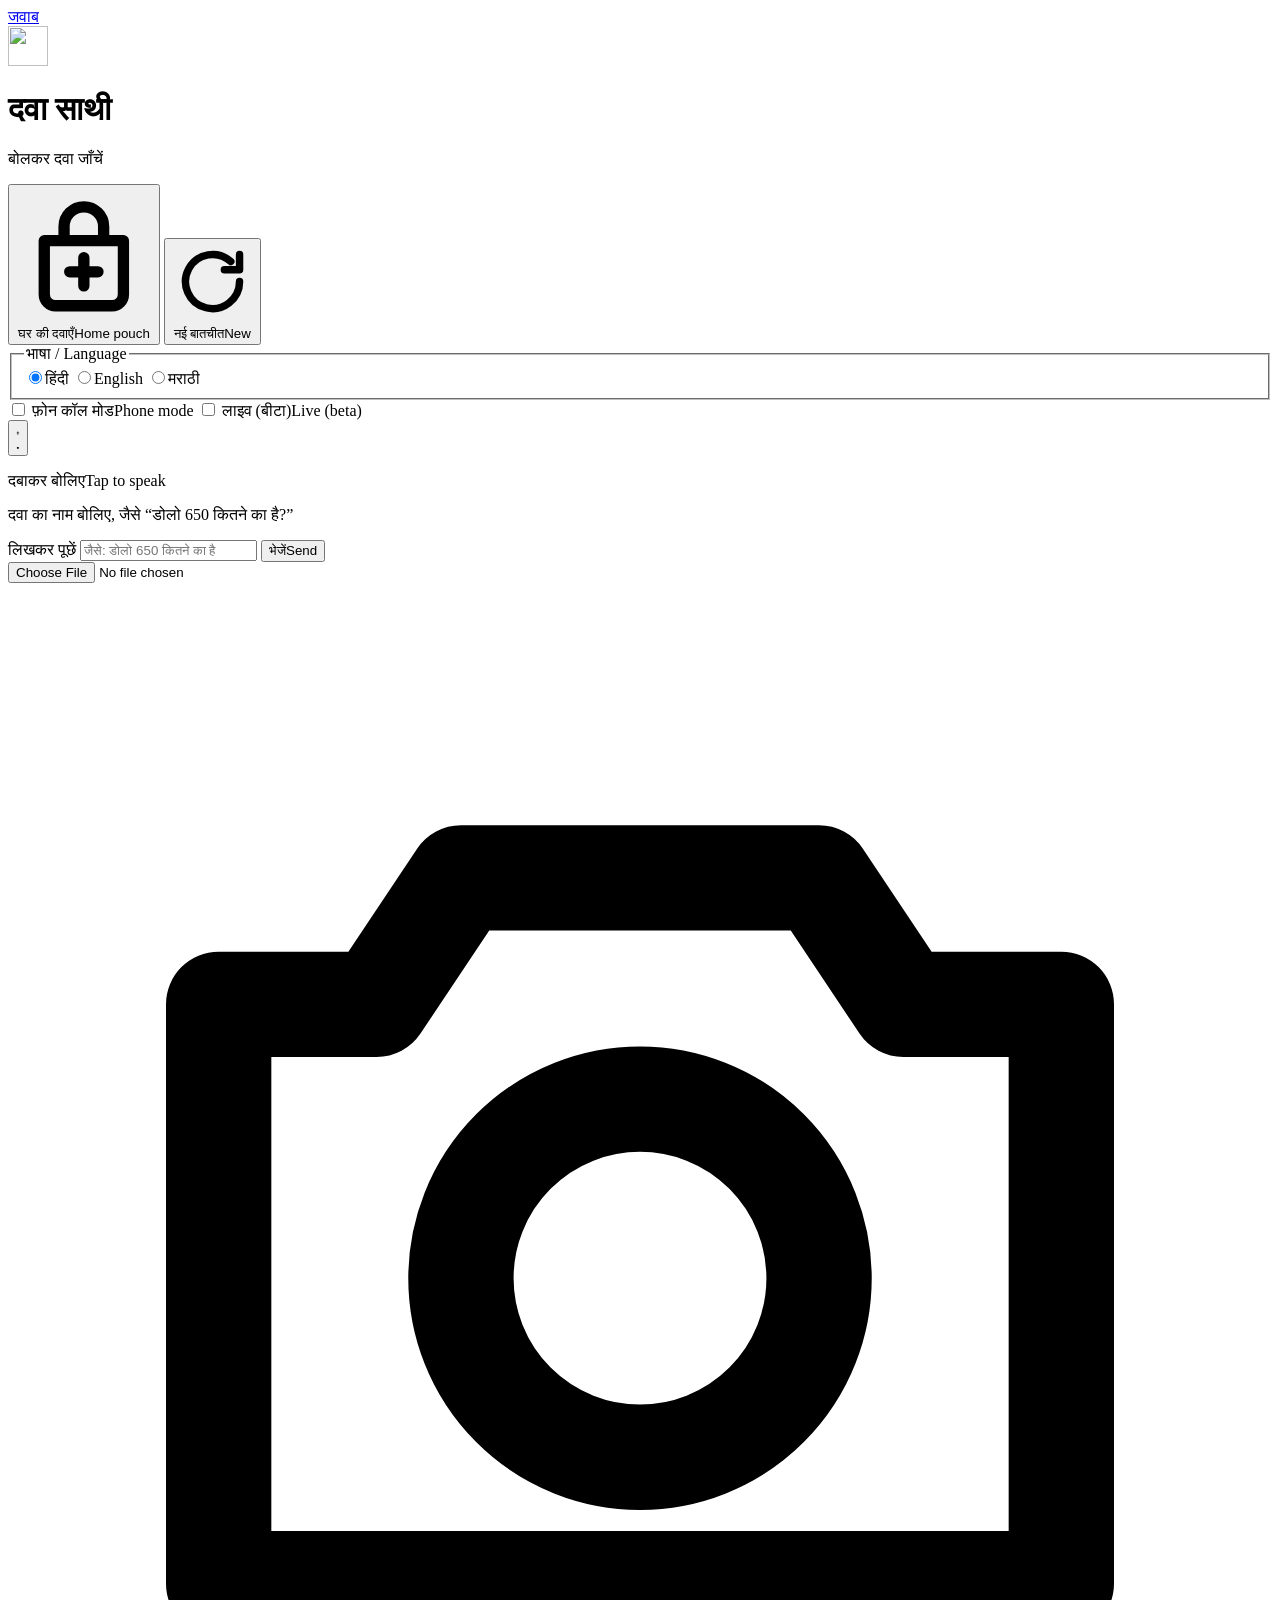
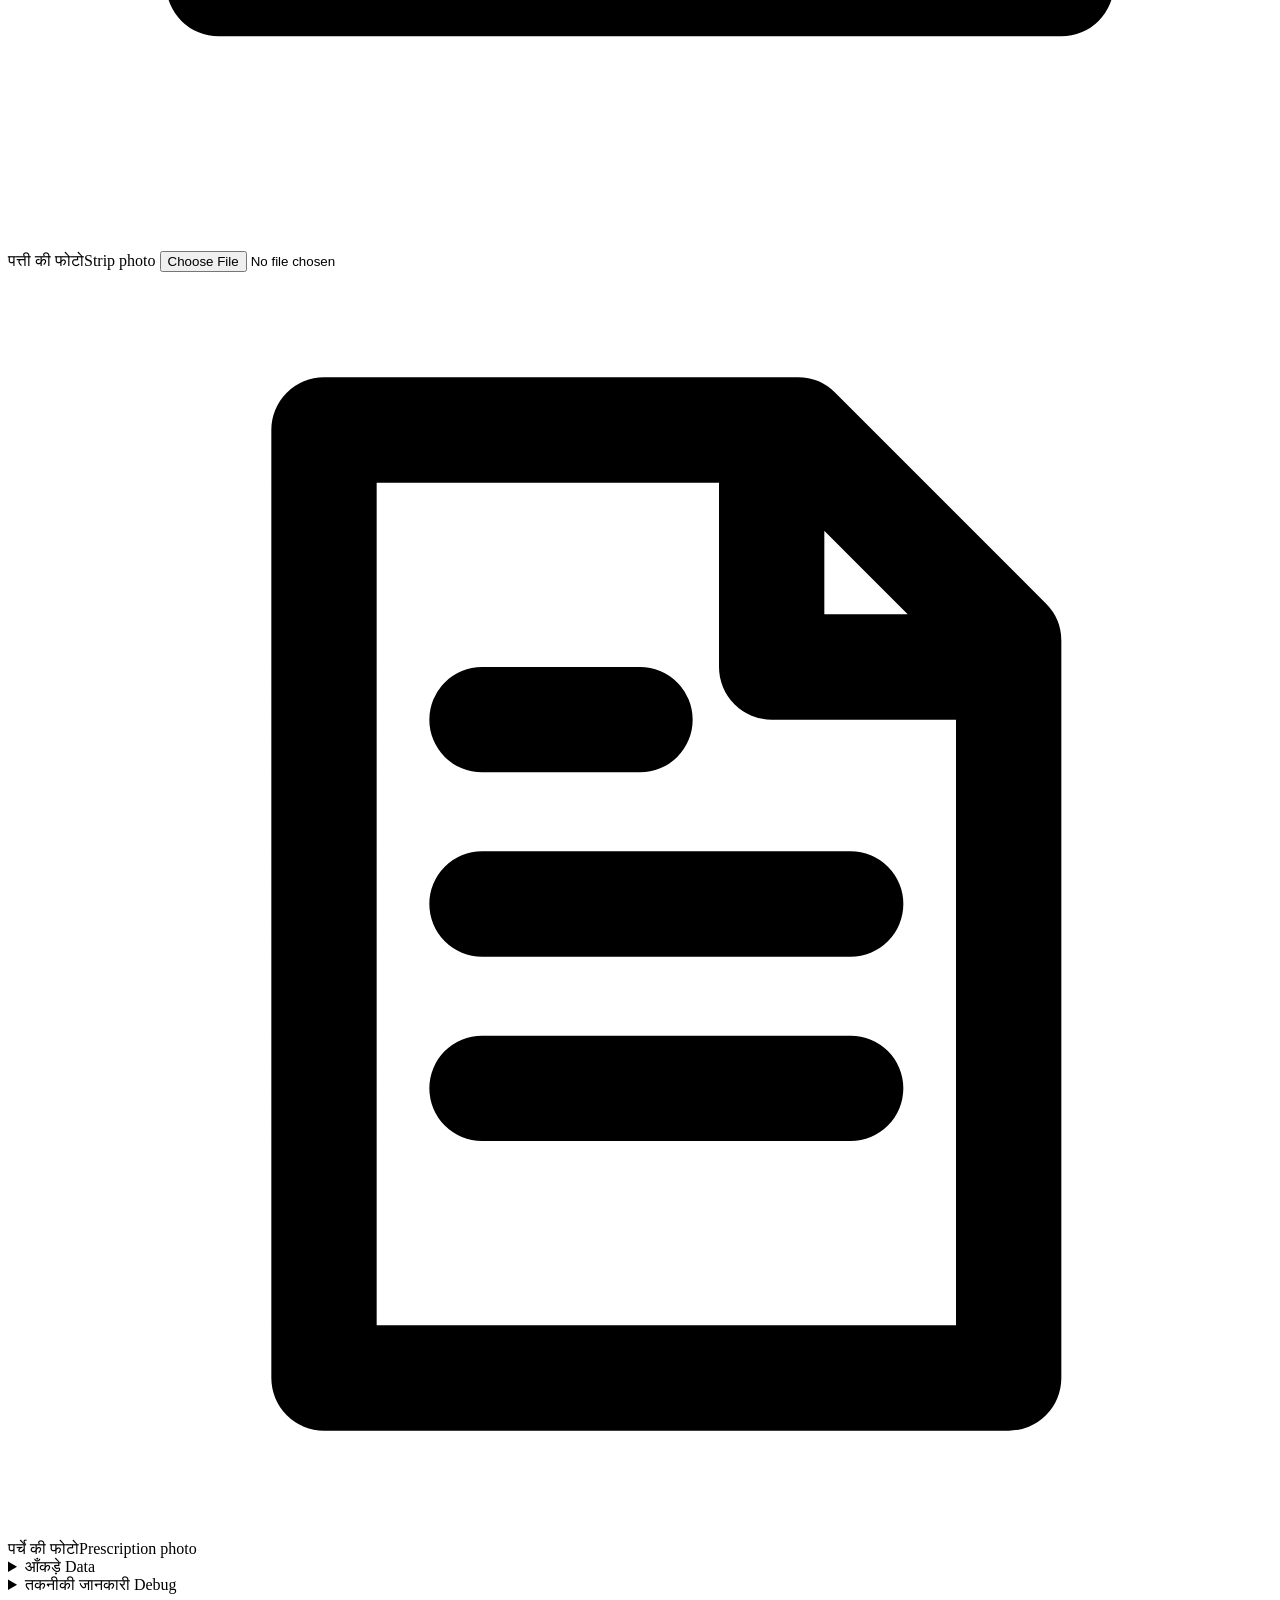
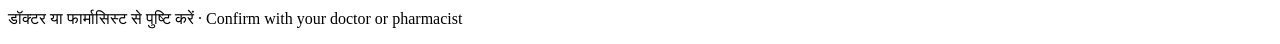
==== web/index.html @ 065e8284 "Initial commit: dawaasathi project structure" ====
<!doctype html>
<html lang="hi">
<head>
  <meta charset="utf-8">
  <meta name="viewport" content="width=device-width, initial-scale=1, viewport-fit=cover">
  <title>दवा साथी · Dawaa Saathi</title>
  <meta name="description" content="बोलकर दवा जाँचें — Voice-first prescription companion">
  <meta name="color-scheme" content="light dark">
  <meta name="theme-color" content="#0f5c4d" media="(prefers-color-scheme: light)">
  <meta name="theme-color" content="#101614" media="(prefers-color-scheme: dark)">
  <link rel="manifest" href="/manifest.webmanifest">
  <link rel="icon" href="/icons/icon.svg" type="image/svg+xml">
  <link rel="apple-touch-icon" href="/icons/icon.svg">
  <link rel="stylesheet" href="/styles.css">
  <script type="module" src="/app.js"></script>
</head>
<body>
  <a class="skip" href="#result" data-i18n="reply">जवाब</a>

  <header class="top">
    <div class="top__bar">
      <div class="brand">
        <img src="/icons/icon.svg" alt="" width="40" height="40">
        <div>
          <h1 class="brand__name" data-i18n="app_name">दवा साथी</h1>
          <p class="brand__tag"><span data-i18n="tagline">बोलकर दवा जाँचें</span></p>
        </div>
      </div>
      <div class="top__actions">
        <button id="btn-pouch" class="iconbtn" type="button" aria-haspopup="dialog" aria-controls="pouch">
          <svg viewBox="0 0 24 24" aria-hidden="true"><path d="M5 9.5h14v9.5a2 2 0 0 1-2 2H7a2 2 0 0 1-2-2zM8.5 9.5V7a3.5 3.5 0 0 1 7 0v2.5M12 12.5v5M9.5 15h5" fill="none" stroke="currentColor" stroke-width="2" stroke-linecap="round" stroke-linejoin="round"/></svg>
          <span class="iconbtn__lbl"><span data-i18n="pouch_open">घर की दवाएँ</span><span class="en" data-i18n-sub="pouch_open">Home pouch</span></span>
          <span id="pouch-count" class="count" hidden>0</span>
        </button>
        <button id="btn-new" class="iconbtn" type="button">
          <svg viewBox="0 0 24 24" aria-hidden="true"><path d="M20 12a8 8 0 1 1-2.6-5.9M20 4v4.5h-4.5" fill="none" stroke="currentColor" stroke-width="2.2" stroke-linecap="round" stroke-linejoin="round"/></svg>
          <span class="iconbtn__lbl"><span data-i18n="new_chat">नई बातचीत</span><span class="en" data-i18n-sub="new_chat">New</span></span>
        </button>
      </div>
    </div>

    <div class="top__row">
      <fieldset class="langs">
        <legend class="vh">भाषा / Language</legend>
        <label><input type="radio" name="lang" value="hi" checked><span lang="hi">हिंदी</span></label>
        <label><input type="radio" name="lang" value="en"><span lang="en">English</span></label>
        <label><input type="radio" name="lang" value="mr"><span lang="mr">मराठी</span></label>
      </fieldset>
      <div class="toggles">
        <label class="switch"><input type="checkbox" id="tg-phone" role="switch"><span class="switch__track" aria-hidden="true"></span>
          <span class="switch__lbl"><span data-i18n="phone_mode">फ़ोन कॉल मोड</span><span class="en" data-i18n-sub="phone_mode">Phone mode</span></span></label>
        <label class="switch"><input type="checkbox" id="tg-live" role="switch"><span class="switch__track" aria-hidden="true"></span>
          <span class="switch__lbl"><span data-i18n="live_mode">लाइव (बीटा)</span><span class="en" data-i18n-sub="live_mode">Live (beta)</span></span></label>
      </div>
    </div>
    <div id="modes" class="modes" aria-label="STT / TTS / OCR"></div>
  </header>

  <main id="main">
    <section class="talk" aria-labelledby="mic-status">
      <button id="mic" class="mic" type="button" data-state="idle" aria-label="बोलना शुरू करें">
        <span class="mic__level" aria-hidden="true"></span>
        <svg class="mic__icon" viewBox="0 0 24 24" aria-hidden="true"><rect x="8.5" y="2.5" width="7" height="12" rx="3.5" fill="currentColor"/><path d="M5.5 11a6.5 6.5 0 0 0 13 0M12 17.5V21M8.5 21h7" fill="none" stroke="currentColor" stroke-width="2" stroke-linecap="round"/></svg>
        <svg class="mic__stop" viewBox="0 0 24 24" aria-hidden="true"><rect x="6" y="6" width="12" height="12" rx="2.5" fill="currentColor"/></svg>
        <span class="mic__spin" aria-hidden="true"></span>
      </button>
      <p id="mic-status" class="mic-status" aria-live="polite"><span class="lbl">दबाकर बोलिए</span><span class="en">Tap to speak</span></p>
      <p id="live-line" class="live-line" aria-live="polite" hidden></p>
      <p class="hint" data-i18n="mic_hint">दवा का नाम बोलिए, जैसे “डोलो 650 कितने का है?”</p>
    </section>

    <form id="ask" class="ask" autocomplete="off">
      <label for="q" class="vh" data-i18n="type_label">लिखकर पूछें</label>
      <input id="q" name="q" type="text" maxlength="500" enterkeyhint="send" data-i18n-ph="type_placeholder" placeholder="जैसे: डोलो 650 कितने का है">
      <button type="submit" class="btn btn--primary btn--send"><span data-i18n="send">भेजें</span><span class="en" data-i18n-sub="send">Send</span></button>
    </form>

    <section class="photos" aria-label="Photos">
      <div class="photo-btns">
        <label class="photo-btn" id="lbl-strip">
          <input class="vh" type="file" id="in-strip" accept="image/*" capture="environment">
          <svg viewBox="0 0 24 24" aria-hidden="true"><path d="M4 8h3l1.6-2.4h6.8L17 8h3v11H4z" fill="none" stroke="currentColor" stroke-width="2" stroke-linejoin="round"/><circle cx="12" cy="13.2" r="3.4" fill="none" stroke="currentColor" stroke-width="2"/></svg>
          <span><span data-i18n="strip_photo">पत्ती की फोटो</span><span class="en" data-i18n-sub="strip_photo">Strip photo</span></span>
        </label>
        <label class="photo-btn" id="lbl-rx">
          <input class="vh" type="file" id="in-rx" accept="image/*" capture="environment">
          <svg viewBox="0 0 24 24" aria-hidden="true"><path d="M6 3h9l4 4v14H6zM14.5 3v4.5H19M9 12h7M9 15.5h7M9 8.5h3" fill="none" stroke="currentColor" stroke-width="2" stroke-linejoin="round" stroke-linecap="round"/></svg>
          <span><span data-i18n="rx_photo">पर्चे की फोटो</span><span class="en" data-i18n-sub="rx_photo">Prescription photo</span></span>
        </label>
      </div>
      <p id="photo-hint" class="photo-hint" role="note" hidden></p>
      <div id="thumbs" class="thumbs"></div>
      <button id="btn-check-photo" class="btn btn--wide" type="button" hidden><span data-i18n="check_photo">सिर्फ फोटो जाँचें</span><span class="en" data-i18n-sub="check_photo">Check photo</span></button>
    </section>

    <section id="result" class="result" aria-live="polite" aria-atomic="false" tabindex="-1"></section>
  </main>

  <footer class="foot">
    <details id="data">
      <summary><span data-i18n="data">आँकड़े</span> <span class="en" data-i18n-sub="data">Data</span></summary>
      <div id="data-body"><p class="small muted">…</p></div>
    </details>
    <details id="debug">
      <summary><span data-i18n="debug">तकनीकी जानकारी</span> <span class="en" data-i18n-sub="debug">Debug</span></summary>
      <div id="debug-body"><p class="small muted">—</p></div>
    </details>
    <p class="foot__note"><span data-i18n="doctor_footer">डॉक्टर या फार्मासिस्ट से पुष्टि करें</span> · <span class="en" data-i18n-sub="doctor_footer">Confirm with your doctor or pharmacist</span></p>
  </footer>

  <dialog id="consent" class="modal" aria-labelledby="consent-title">
    <form method="dialog" class="modal__body">
      <img src="/icons/icon.svg" alt="" width="56" height="56">
      <h2 id="consent-title"><span data-i18n="consent_title">शुरू करने से पहले</span><span class="en" data-i18n-sub="consent_title">Before you start</span></h2>
      <ul class="consent-list">
        <li><span data-i18n="consent_1"></span><span class="en" data-i18n-sub="consent_1"></span></li>
        <li><span data-i18n="consent_2"></span><span class="en" data-i18n-sub="consent_2"></span></li>
        <li><span data-i18n="consent_3"></span><span class="en" data-i18n-sub="consent_3"></span></li>
        <li><span data-i18n="consent_4"></span><span class="en" data-i18n-sub="consent_4"></span></li>
      </ul>
      <fieldset class="langs langs--modal">
        <legend class="vh">भाषा / Language</legend>
        <label><input type="radio" name="lang2" value="hi" checked><span lang="hi">हिंदी</span></label>
        <label><input type="radio" name="lang2" value="en"><span lang="en">English</span></label>
        <label><input type="radio" name="lang2" value="mr"><span lang="mr">मराठी</span></label>
      </fieldset>
      <button id="consent-ok" class="btn btn--primary btn--wide" value="ok"><span data-i18n="consent_accept">समझ गया, शुरू करें</span><span class="en" data-i18n-sub="consent_accept">I understand, start</span></button>
    </form>
  </dialog>

  <dialog id="pouch" class="modal sheet" aria-labelledby="pouch-title">
    <div class="modal__body">
      <div class="sheet__head">
        <h2 id="pouch-title"><span data-i18n="pouch_title">घर की दवाएँ</span><span class="en" data-i18n-sub="pouch_title">Home pouch</span></h2>
        <button id="pouch-close" class="iconbtn" type="button" data-i18n-aria="close" aria-label="बंद करें">
          <svg viewBox="0 0 24 24" aria-hidden="true"><path d="M6 6l12 12M18 6L6 18" stroke="currentColor" stroke-width="2.4" stroke-linecap="round"/></svg>
        </button>
      </div>
      <p class="privacy"><svg viewBox="0 0 24 24" aria-hidden="true"><path d="M7 10V7.5a5 5 0 0 1 10 0V10M5.5 10h13v10h-13z" fill="none" stroke="currentColor" stroke-width="2" stroke-linejoin="round"/></svg>
        <span><span data-i18n="pouch_note"></span><span class="en" data-i18n-sub="pouch_note"></span></span></p>
      <ul id="pouch-list" class="pouch-list"></ul>
      <form id="pouch-form" class="ask" autocomplete="off">
        <label for="pouch-in" class="vh" data-i18n="pouch_placeholder">साल्ट का नाम</label>
        <input id="pouch-in" type="text" maxlength="80" data-i18n-ph="pouch_placeholder" placeholder="साल्ट का नाम, जैसे paracetamol">
        <button class="btn btn--primary" type="submit"><span data-i18n="add">जोड़ें</span></button>
      </form>
    </div>
  </dialog>

  <div id="toast" class="toast" role="status" aria-live="polite" hidden></div>
</body>
</html>
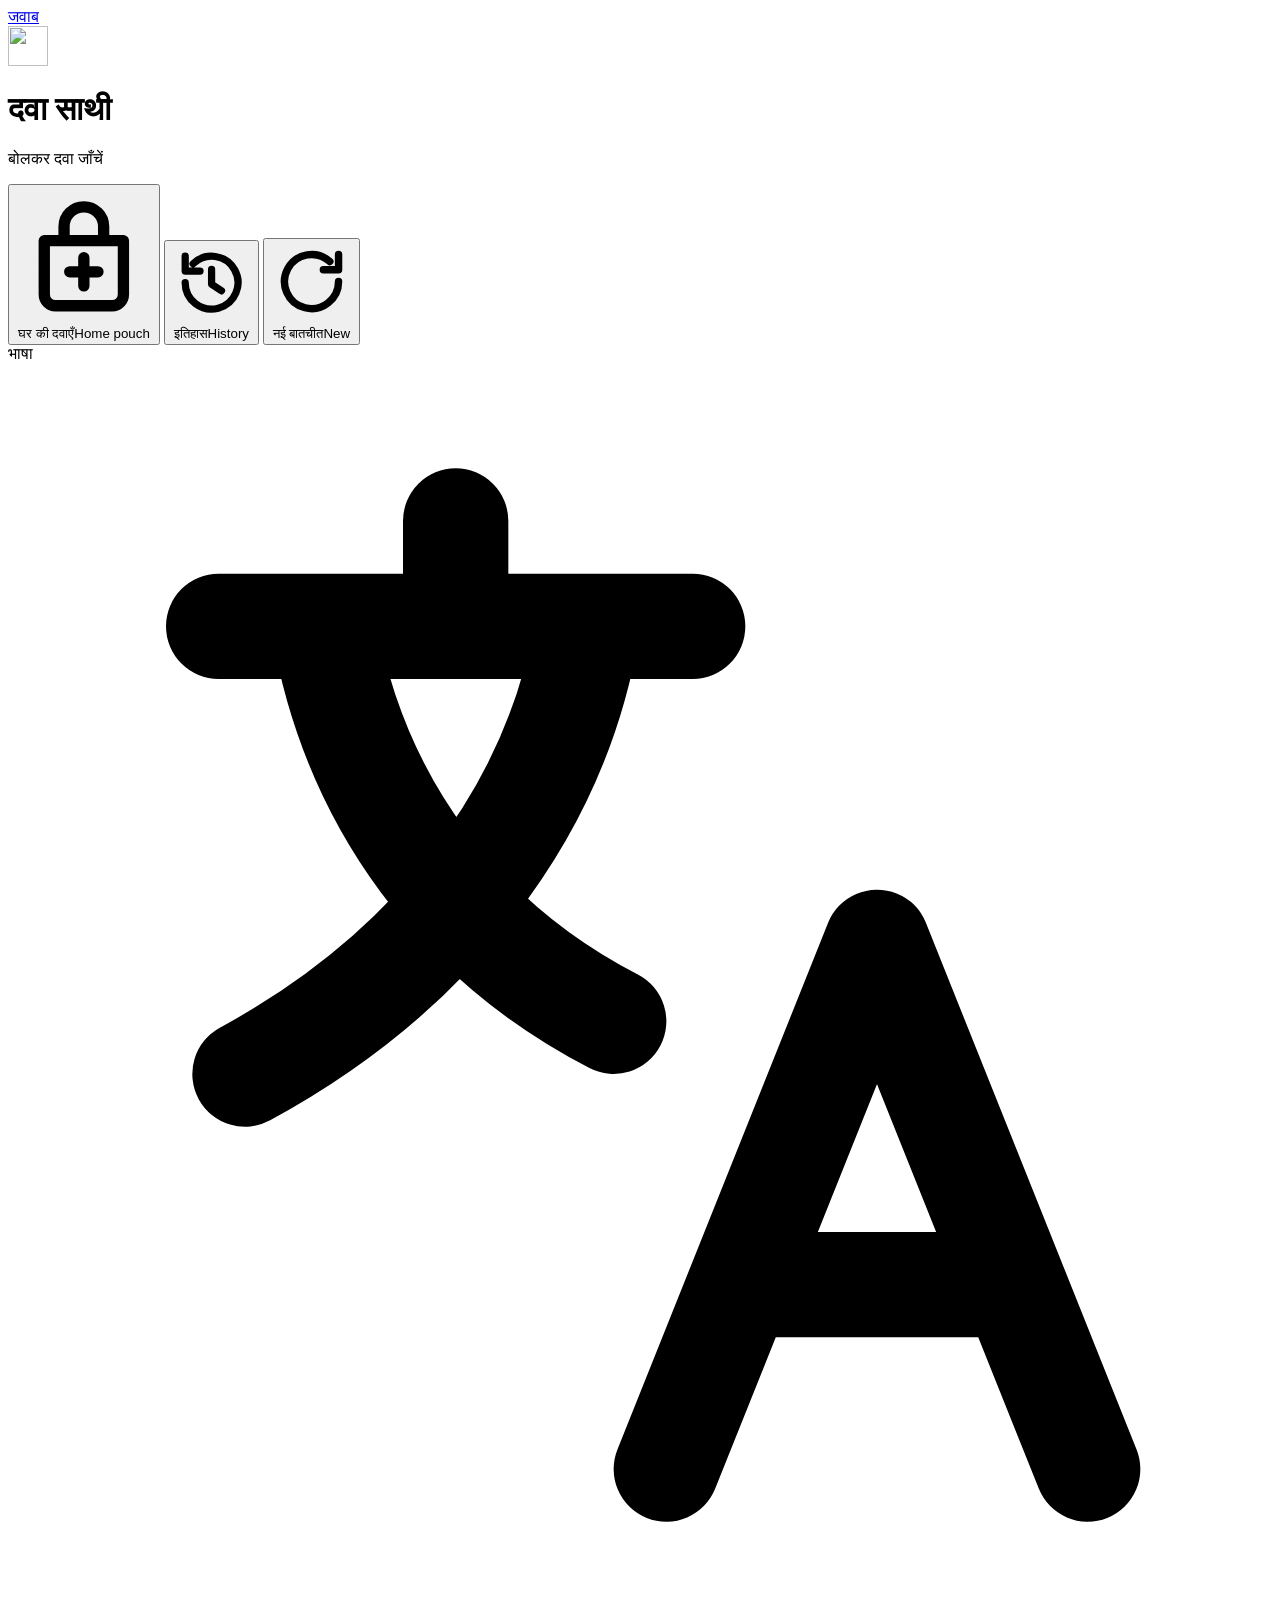
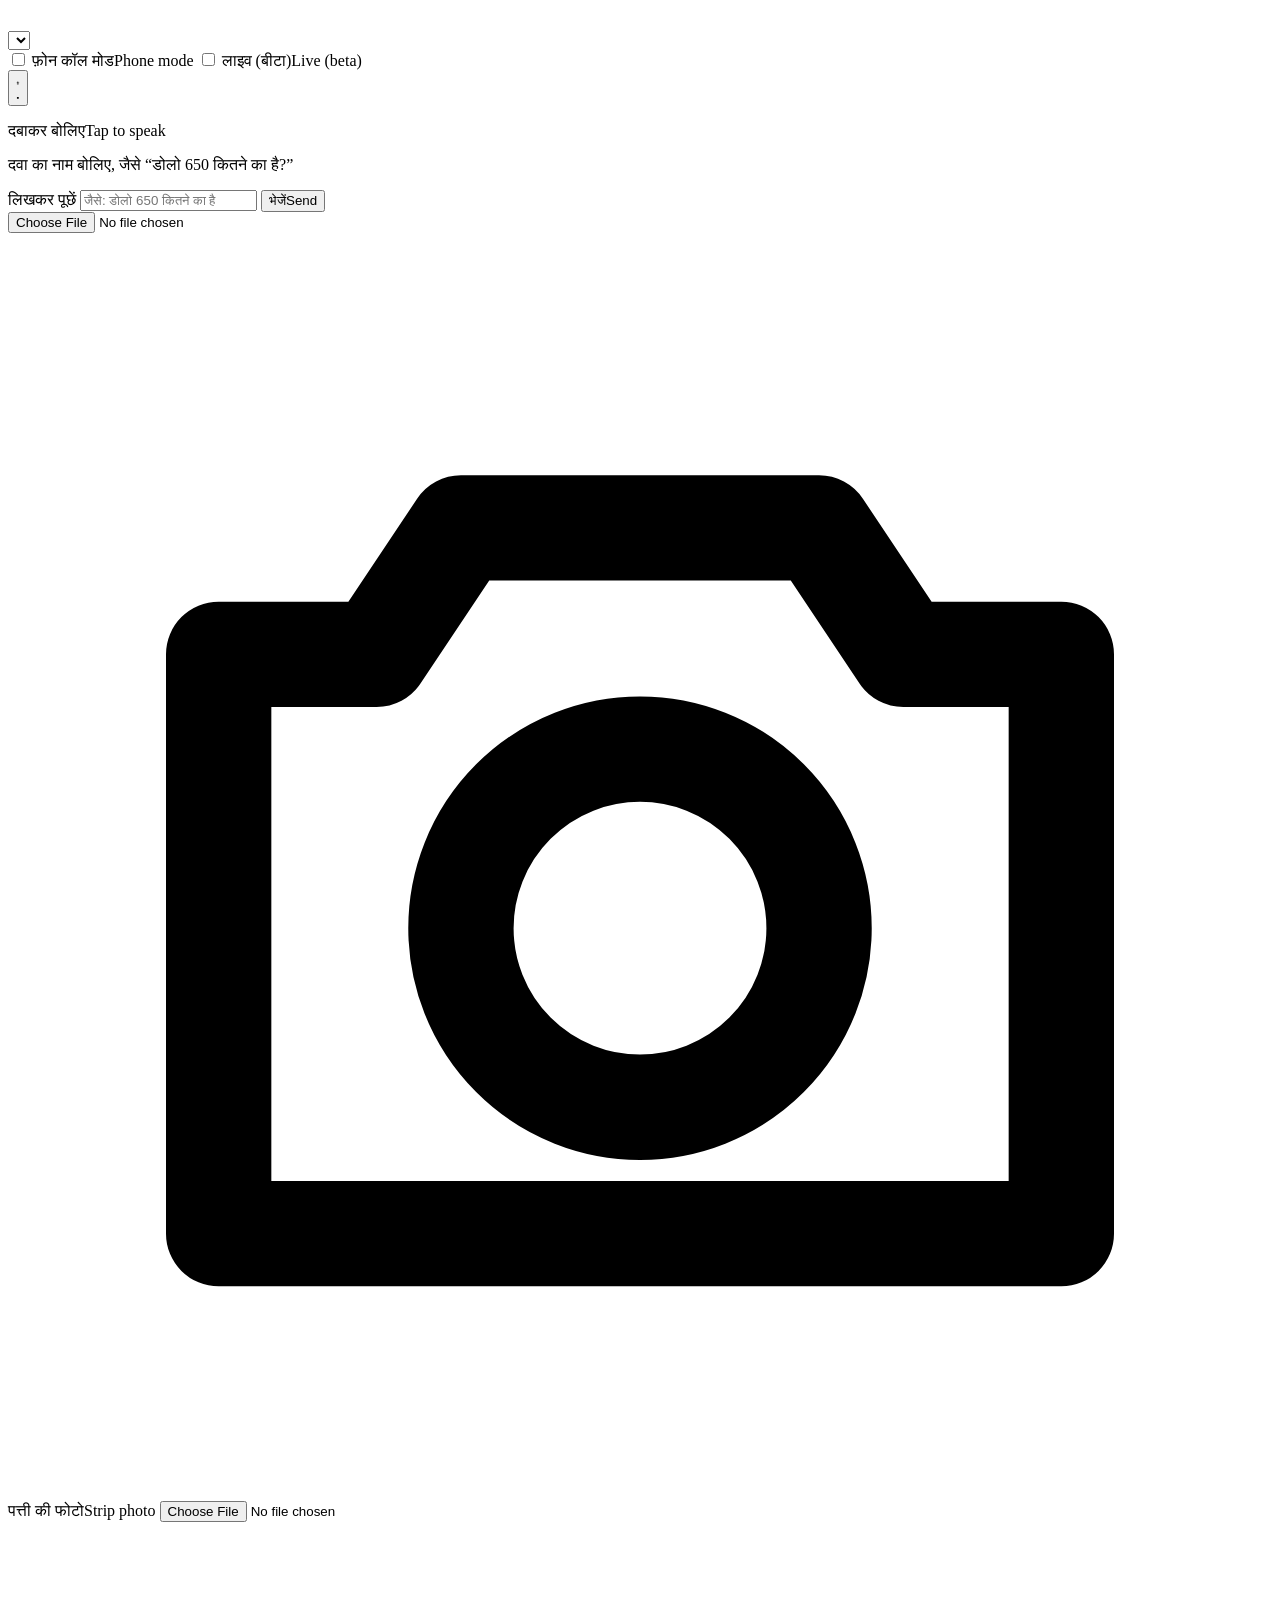
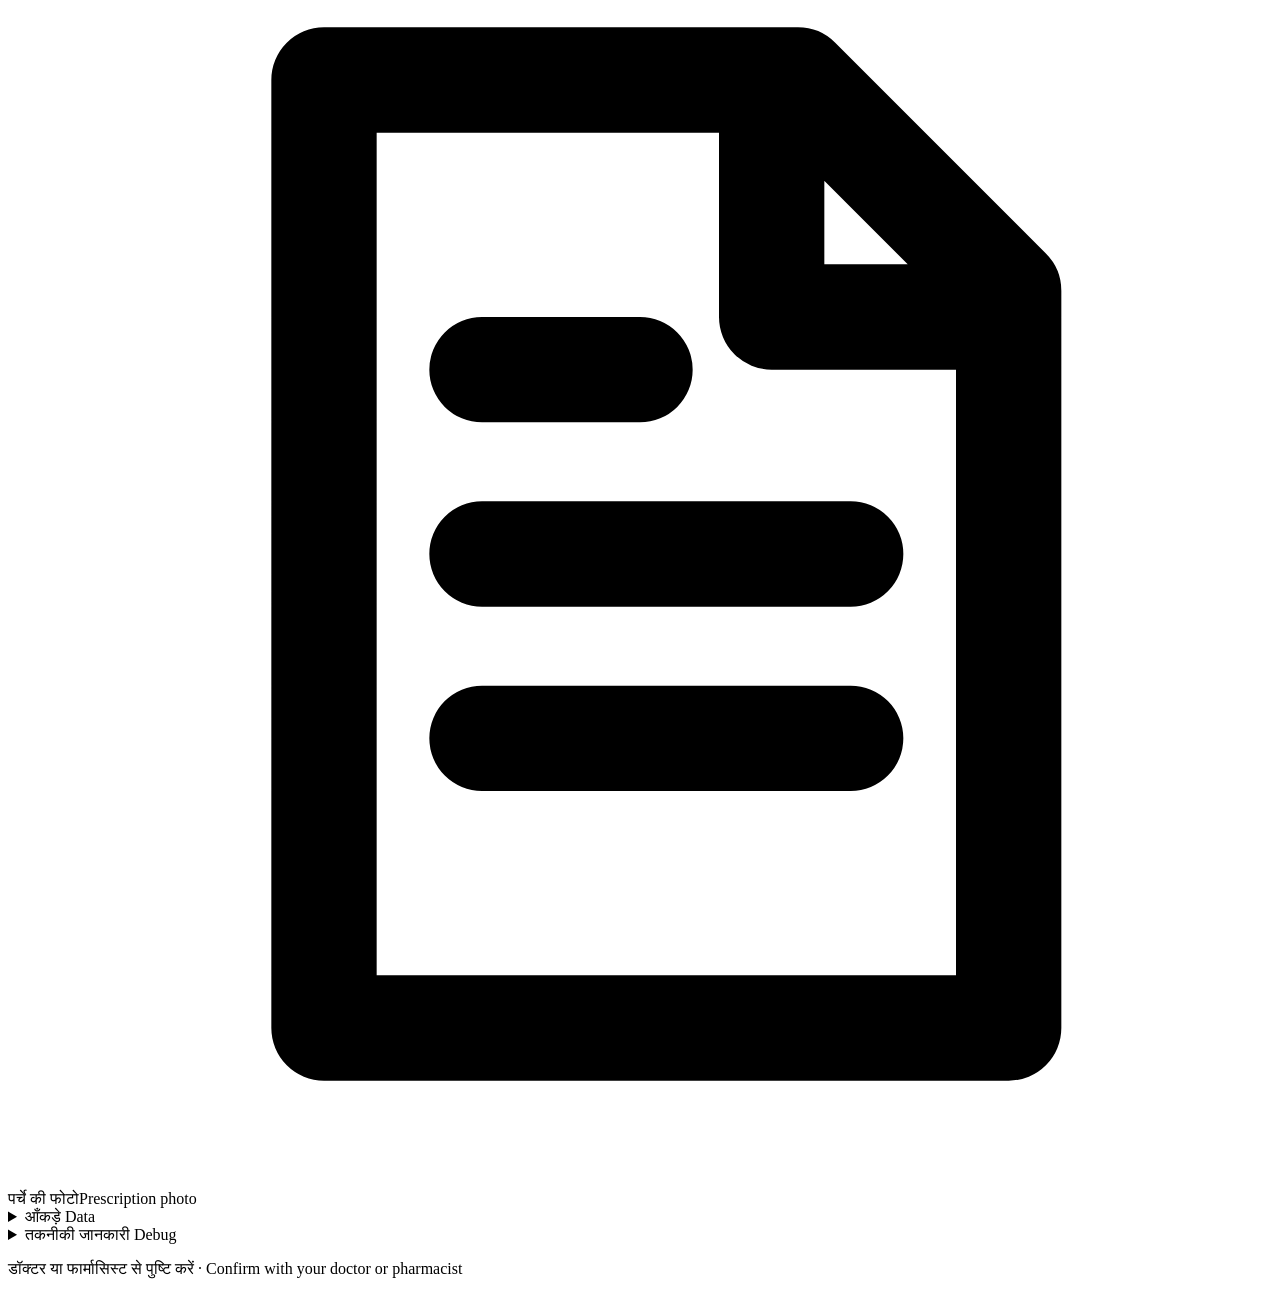
==== commit 8df30609: "(feat): all Indian languages, chat history per thread, web brand lookup; remove WhatsApp Languages -" ====
--- a/web/index.html
+++ b/web/index.html
@@ -32,6 +32,10 @@
           <span class="iconbtn__lbl"><span data-i18n="pouch_open">घर की दवाएँ</span><span class="en" data-i18n-sub="pouch_open">Home pouch</span></span>
           <span id="pouch-count" class="count" hidden>0</span>
         </button>
+        <button id="btn-history" class="iconbtn" type="button" aria-haspopup="dialog" aria-controls="history">
+          <svg viewBox="0 0 24 24" aria-hidden="true"><path d="M4 12a8 8 0 1 0 2.4-5.7M4 4v4.5h4.5M12 8v4.5l3 2" fill="none" stroke="currentColor" stroke-width="2.2" stroke-linecap="round" stroke-linejoin="round"/></svg>
+          <span class="iconbtn__lbl"><span data-i18n="history">इतिहास</span><span class="en" data-i18n-sub="history">History</span></span>
+        </button>
         <button id="btn-new" class="iconbtn" type="button">
           <svg viewBox="0 0 24 24" aria-hidden="true"><path d="M20 12a8 8 0 1 1-2.6-5.9M20 4v4.5h-4.5" fill="none" stroke="currentColor" stroke-width="2.2" stroke-linecap="round" stroke-linejoin="round"/></svg>
           <span class="iconbtn__lbl"><span data-i18n="new_chat">नई बातचीत</span><span class="en" data-i18n-sub="new_chat">New</span></span>
@@ -40,12 +44,11 @@
     </div>
 
     <div class="top__row">
-      <fieldset class="langs">
-        <legend class="vh">भाषा / Language</legend>
-        <label><input type="radio" name="lang" value="hi" checked><span lang="hi">हिंदी</span></label>
-        <label><input type="radio" name="lang" value="en"><span lang="en">English</span></label>
-        <label><input type="radio" name="lang" value="mr"><span lang="mr">मराठी</span></label>
-      </fieldset>
+      <label class="langpick">
+        <span class="vh" data-i18n="lang_label">भाषा</span>
+        <svg viewBox="0 0 24 24" aria-hidden="true"><path d="M4 5h9M8.5 3v2M6 5c.6 3.4 2.6 6 5.5 7.5M11 5c-.6 3.6-3 6.6-6.5 8.5M12.5 21l4-10 4 10M14 17.5h5" fill="none" stroke="currentColor" stroke-width="2" stroke-linecap="round" stroke-linejoin="round"/></svg>
+        <select id="lang" class="langpick__select" aria-label="भाषा / Language"></select>
+      </label>
       <div class="toggles">
         <label class="switch"><input type="checkbox" id="tg-phone" role="switch"><span class="switch__track" aria-hidden="true"></span>
           <span class="switch__lbl"><span data-i18n="phone_mode">फ़ोन कॉल मोड</span><span class="en" data-i18n-sub="phone_mode">Phone mode</span></span></label>
@@ -93,6 +96,7 @@
       <button id="btn-check-photo" class="btn btn--wide" type="button" hidden><span data-i18n="check_photo">सिर्फ फोटो जाँचें</span><span class="en" data-i18n-sub="check_photo">Check photo</span></button>
     </section>
 
+    <section id="thread" class="thread" aria-label="Conversation"></section>
     <section id="result" class="result" aria-live="polite" aria-atomic="false" tabindex="-1"></section>
   </main>
 
@@ -117,13 +121,13 @@
         <li><span data-i18n="consent_2"></span><span class="en" data-i18n-sub="consent_2"></span></li>
         <li><span data-i18n="consent_3"></span><span class="en" data-i18n-sub="consent_3"></span></li>
         <li><span data-i18n="consent_4"></span><span class="en" data-i18n-sub="consent_4"></span></li>
+        <li><span data-i18n="consent_5"></span><span class="en" data-i18n-sub="consent_5"></span></li>
       </ul>
-      <fieldset class="langs langs--modal">
-        <legend class="vh">भाषा / Language</legend>
-        <label><input type="radio" name="lang2" value="hi" checked><span lang="hi">हिंदी</span></label>
-        <label><input type="radio" name="lang2" value="en"><span lang="en">English</span></label>
-        <label><input type="radio" name="lang2" value="mr"><span lang="mr">मराठी</span></label>
-      </fieldset>
+      <label class="langpick langpick--modal">
+        <span class="vh" data-i18n="lang_label">भाषा</span>
+        <svg viewBox="0 0 24 24" aria-hidden="true"><path d="M4 5h9M8.5 3v2M6 5c.6 3.4 2.6 6 5.5 7.5M11 5c-.6 3.6-3 6.6-6.5 8.5M12.5 21l4-10 4 10M14 17.5h5" fill="none" stroke="currentColor" stroke-width="2" stroke-linecap="round" stroke-linejoin="round"/></svg>
+        <select id="lang2" class="langpick__select" aria-label="भाषा / Language"></select>
+      </label>
       <button id="consent-ok" class="btn btn--primary btn--wide" value="ok"><span data-i18n="consent_accept">समझ गया, शुरू करें</span><span class="en" data-i18n-sub="consent_accept">I understand, start</span></button>
     </form>
   </dialog>
@@ -147,6 +151,19 @@
     </div>
   </dialog>
 
+  <dialog id="history" class="modal sheet" aria-labelledby="history-title">
+    <div class="modal__body">
+      <div class="sheet__head">
+        <h2 id="history-title"><span data-i18n="history_title">पिछली बातचीत</span><span class="en" data-i18n-sub="history_title">Past conversations</span></h2>
+        <button id="history-close" class="iconbtn" type="button" data-i18n-aria="close" aria-label="बंद करें">
+          <svg viewBox="0 0 24 24" aria-hidden="true"><path d="M6 6l12 12M18 6L6 18" stroke="currentColor" stroke-width="2.4" stroke-linecap="round"/></svg>
+        </button>
+      </div>
+      <p class="small muted" data-i18n="history_note"></p>
+      <ul id="history-list" class="history-list"></ul>
+    </div>
+  </dialog>
+
   <div id="toast" class="toast" role="status" aria-live="polite" hidden></div>
 </body>
 </html>
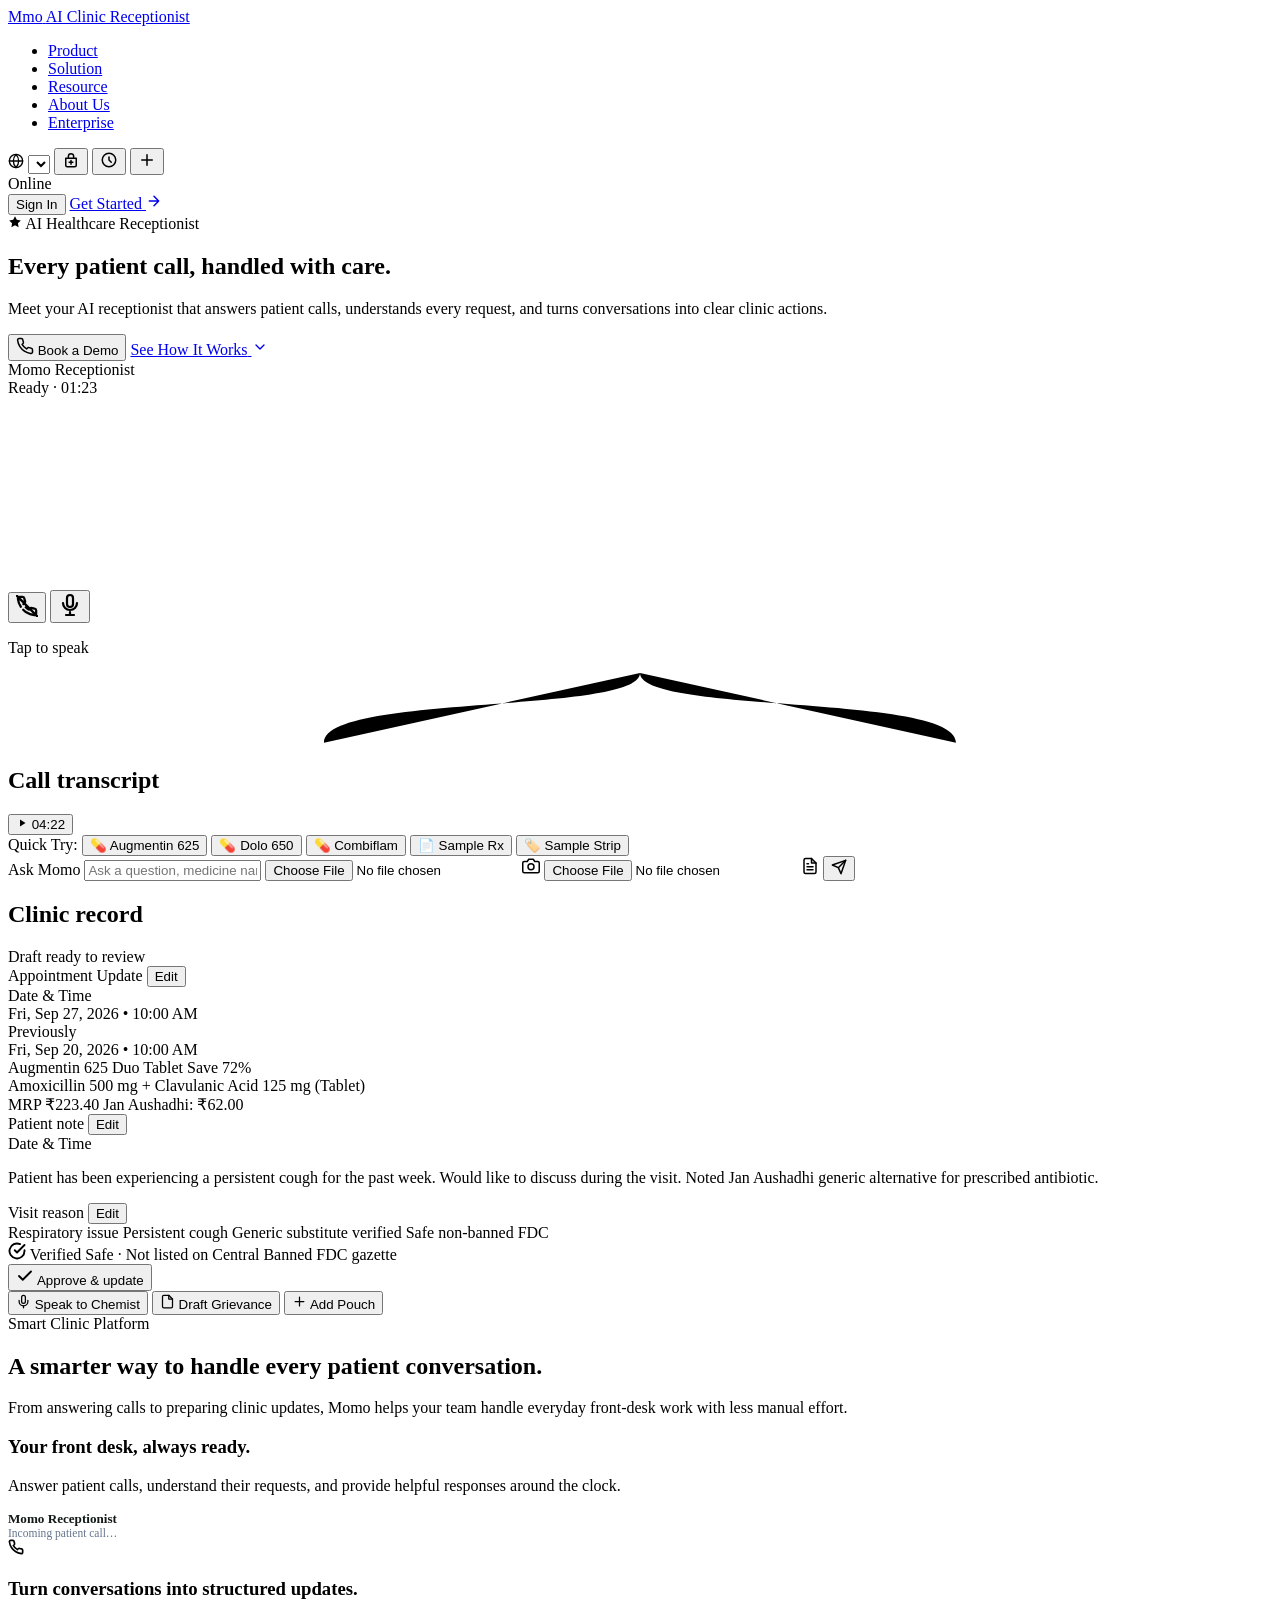
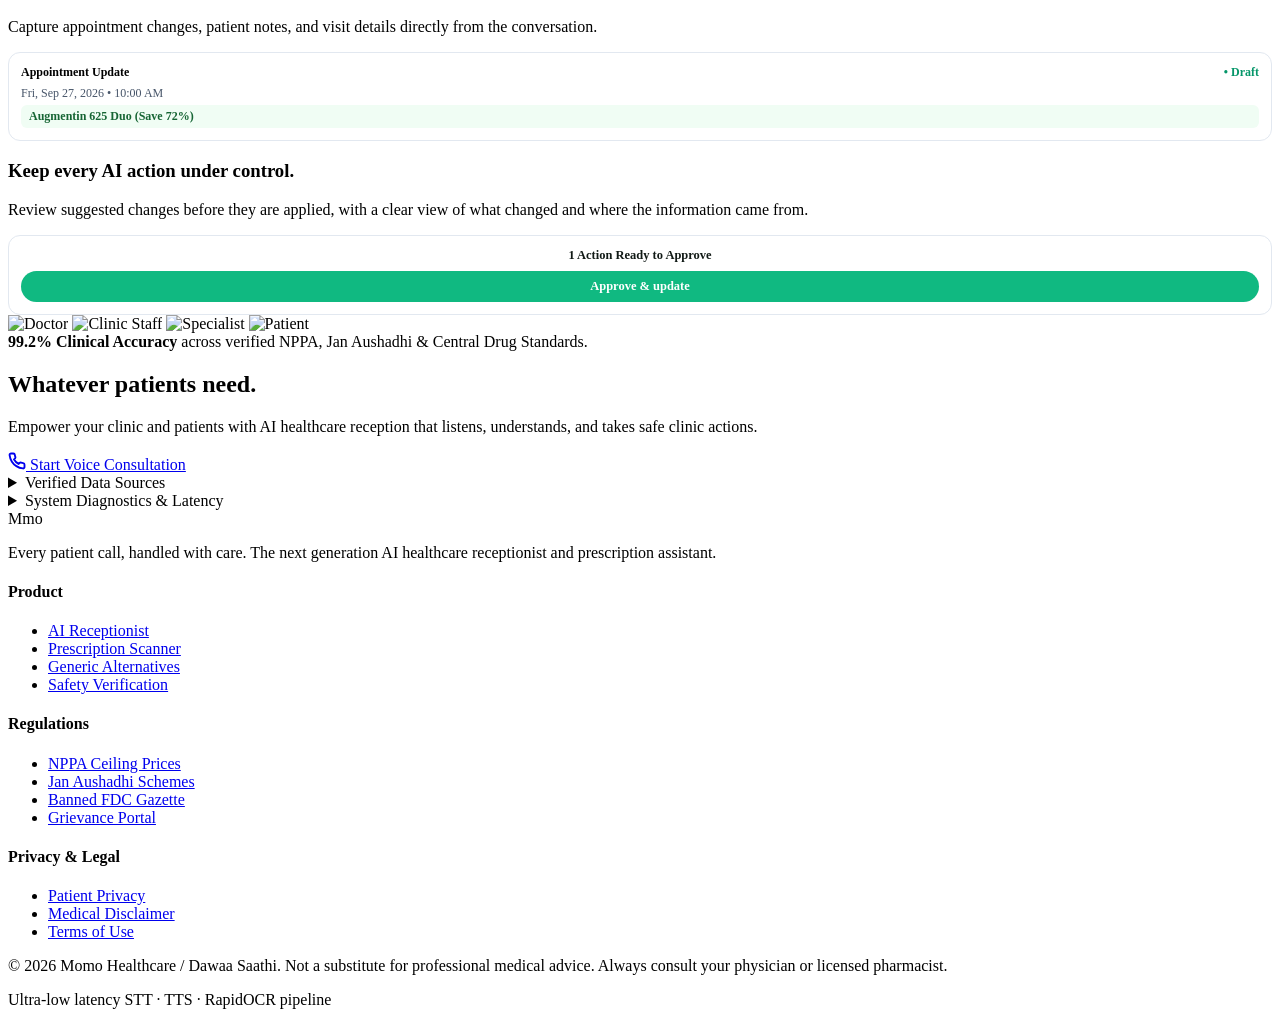
==== commit 6ec0cf0e: "feat(web): integrate Momo AI healthcare receptionist theme with backend" ====
--- a/web/index.html
+++ b/web/index.html
@@ -1,13 +1,12 @@
 <!doctype html>
-<html lang="hi">
+<html lang="en">
 <head>
   <meta charset="utf-8">
   <meta name="viewport" content="width=device-width, initial-scale=1, viewport-fit=cover">
-  <title>दवा साथी · Dawaa Saathi</title>
-  <meta name="description" content="बोलकर दवा जाँचें — Voice-first prescription companion">
-  <meta name="color-scheme" content="light dark">
-  <meta name="theme-color" content="#0f5c4d" media="(prefers-color-scheme: light)">
-  <meta name="theme-color" content="#101614" media="(prefers-color-scheme: dark)">
+  <title>Momo · AI Healthcare Receptionist & Medicine Companion</title>
+  <meta name="description" content="Every patient call, handled with care. Real-time multilingual voice assistant for healthcare, prescriptions, and clinic actions.">
+  <meta name="color-scheme" content="light">
+  <meta name="theme-color" content="#f7faf8">
   <link rel="manifest" href="/manifest.webmanifest">
   <link rel="icon" href="/icons/icon.svg" type="image/svg+xml">
   <link rel="apple-touch-icon" href="/icons/icon.svg">
@@ -15,155 +14,566 @@
   <script type="module" src="/app.js"></script>
 </head>
 <body>
-  <a class="skip" href="#result" data-i18n="reply">जवाब</a>
-
-  <header class="top">
-    <div class="top__bar">
+  <!-- Ambient Clinic Background Visuals -->
+  <div class="bg-ambient" aria-hidden="true">
+    <div class="bg-ambient-grid"></div>
+    <div class="bg-ambient-atrium"></div>
+  </div>
+
+  <!-- Navigation Header -->
+  <header class="site-header">
+    <div class="site-header__inner">
       <div class="brand">
-        <img src="/icons/icon.svg" alt="" width="40" height="40">
-        <div>
-          <h1 class="brand__name" data-i18n="app_name">दवा साथी</h1>
-          <p class="brand__tag"><span data-i18n="tagline">बोलकर दवा जाँचें</span></p>
-        </div>
-      </div>
-      <div class="top__actions">
-        <button id="btn-pouch" class="iconbtn" type="button" aria-haspopup="dialog" aria-controls="pouch">
-          <svg viewBox="0 0 24 24" aria-hidden="true"><path d="M5 9.5h14v9.5a2 2 0 0 1-2 2H7a2 2 0 0 1-2-2zM8.5 9.5V7a3.5 3.5 0 0 1 7 0v2.5M12 12.5v5M9.5 15h5" fill="none" stroke="currentColor" stroke-width="2" stroke-linecap="round" stroke-linejoin="round"/></svg>
-          <span class="iconbtn__lbl"><span data-i18n="pouch_open">घर की दवाएँ</span><span class="en" data-i18n-sub="pouch_open">Home pouch</span></span>
-          <span id="pouch-count" class="count" hidden>0</span>
+        <a href="/" class="brand-link" aria-label="Momo Healthcare Receptionist">
+          <span class="brand-logo-momo">M<span class="brand-dot"></span>mo</span>
+          <span class="brand-tag-badge">AI Clinic Receptionist</span>
+        </a>
+      </div>
+
+      <nav class="site-nav" aria-label="Main Navigation">
+        <ul class="nav-menu">
+          <li><a href="#demo" class="nav-link active">Product</a></li>
+          <li><a href="#features" class="nav-link">Solution</a></li>
+          <li><a href="#features" class="nav-link">Resource</a></li>
+          <li><a href="#trust" class="nav-link">About Us</a></li>
+          <li><a href="#footer" class="nav-link">Enterprise</a></li>
+        </ul>
+      </nav>
+
+      <div class="header-actions">
+        <!-- Language Selector -->
+        <label class="lang-select-wrap" title="Change Language">
+          <svg width="16" height="16" viewBox="0 0 24 24" fill="none" stroke="currentColor" stroke-width="2" stroke-linecap="round" stroke-linejoin="round" aria-hidden="true"><circle cx="12" cy="12" r="10"/><path d="M12 2a15.3 15.3 0 0 1 4 10 15.3 15.3 0 0 1-4 10 15.3 15.3 0 0 1-4-10 15.3 15.3 0 0 1 4-10z"/><path d="M2 12h20"/></svg>
+          <select id="lang" aria-label="Language selection"></select>
+        </label>
+
+        <!-- Home Pouch / Medicine Cabinet -->
+        <button id="btn-pouch" class="icon-btn-header" type="button" aria-haspopup="dialog" aria-controls="pouch" title="Home Medicines Pouch">
+          <svg width="18" height="18" viewBox="0 0 24 24" fill="none" stroke="currentColor" stroke-width="2" stroke-linecap="round" stroke-linejoin="round" aria-hidden="true"><path d="M5 9.5h14v9.5a2 2 0 0 1-2 2H7a2 2 0 0 1-2-2zM8.5 9.5V7a3.5 3.5 0 0 1 7 0v2.5M12 12.5v5M9.5 15h5"/></svg>
+          <span id="pouch-count" class="badge-count" hidden>0</span>
         </button>
-        <button id="btn-history" class="iconbtn" type="button" aria-haspopup="dialog" aria-controls="history">
-          <svg viewBox="0 0 24 24" aria-hidden="true"><path d="M4 12a8 8 0 1 0 2.4-5.7M4 4v4.5h4.5M12 8v4.5l3 2" fill="none" stroke="currentColor" stroke-width="2.2" stroke-linecap="round" stroke-linejoin="round"/></svg>
-          <span class="iconbtn__lbl"><span data-i18n="history">इतिहास</span><span class="en" data-i18n-sub="history">History</span></span>
+
+        <!-- Chat History -->
+        <button id="btn-history" class="icon-btn-header" type="button" aria-haspopup="dialog" aria-controls="history" title="Past Conversations">
+          <svg width="18" height="18" viewBox="0 0 24 24" fill="none" stroke="currentColor" stroke-width="2" stroke-linecap="round" stroke-linejoin="round" aria-hidden="true"><path d="M12 8v4l3 3m6-3a9 9 0 1 1-18 0 9 9 0 0 1 18 0z"/></svg>
         </button>
-        <button id="btn-new" class="iconbtn" type="button">
-          <svg viewBox="0 0 24 24" aria-hidden="true"><path d="M20 12a8 8 0 1 1-2.6-5.9M20 4v4.5h-4.5" fill="none" stroke="currentColor" stroke-width="2.2" stroke-linecap="round" stroke-linejoin="round"/></svg>
-          <span class="iconbtn__lbl"><span data-i18n="new_chat">नई बातचीत</span><span class="en" data-i18n-sub="new_chat">New</span></span>
+
+        <!-- New Chat -->
+        <button id="btn-new" class="icon-btn-header" type="button" title="Start New Conversation">
+          <svg width="18" height="18" viewBox="0 0 24 24" fill="none" stroke="currentColor" stroke-width="2" stroke-linecap="round" stroke-linejoin="round" aria-hidden="true"><path d="M12 5v14M5 12h14"/></svg>
         </button>
+
+        <!-- Status Indicator -->
+        <div class="status-pill" id="backend-status-pill" title="Backend connection active">
+          <span class="status-dot"></span>
+          <span>Online</span>
+        </div>
+
+        <button class="btn-header-ghost" id="btn-signin" type="button">Sign In</button>
+        <a href="#demo" class="btn-get-started" id="btn-cta-nav">
+          <span>Get Started</span>
+          <svg width="16" height="16" viewBox="0 0 24 24" fill="none" stroke="currentColor" stroke-width="2.2" stroke-linecap="round" stroke-linejoin="round"><path d="M5 12h14M12 5l7 7-7 7"/></svg>
+        </a>
       </div>
     </div>
-
-    <div class="top__row">
-      <label class="langpick">
-        <span class="vh" data-i18n="lang_label">भाषा</span>
-        <svg viewBox="0 0 24 24" aria-hidden="true"><path d="M4 5h9M8.5 3v2M6 5c.6 3.4 2.6 6 5.5 7.5M11 5c-.6 3.6-3 6.6-6.5 8.5M12.5 21l4-10 4 10M14 17.5h5" fill="none" stroke="currentColor" stroke-width="2" stroke-linecap="round" stroke-linejoin="round"/></svg>
-        <select id="lang" class="langpick__select" aria-label="भाषा / Language"></select>
-      </label>
-      <div class="toggles">
-        <label class="switch"><input type="checkbox" id="tg-phone" role="switch"><span class="switch__track" aria-hidden="true"></span>
-          <span class="switch__lbl"><span data-i18n="phone_mode">फ़ोन कॉल मोड</span><span class="en" data-i18n-sub="phone_mode">Phone mode</span></span></label>
-        <label class="switch"><input type="checkbox" id="tg-live" role="switch"><span class="switch__track" aria-hidden="true"></span>
-          <span class="switch__lbl"><span data-i18n="live_mode">लाइव (बीटा)</span><span class="en" data-i18n-sub="live_mode">Live (beta)</span></span></label>
+  </header>
+
+  <main id="main">
+    <!-- Hero Section -->
+    <section class="hero" id="demo">
+      <div class="hero-inner">
+        <div class="hero-pill-badge">
+          <svg width="14" height="14" viewBox="0 0 24 24" fill="currentColor"><path d="M12 2L15.09 8.26L22 9.27L17 14.14L18.18 21.02L12 17.77L5.82 21.02L7 14.14L2 9.27L8.91 8.26L12 2Z"/></svg>
+          <span>AI Healthcare Receptionist</span>
+        </div>
+
+        <h1 class="hero-title">
+          <span>Every patient call,</span>
+          <span>handled with care.</span>
+        </h1>
+
+        <p class="hero-subtitle">
+          Meet your AI receptionist that answers patient calls, understands every request, and turns conversations into clear clinic actions.
+        </p>
+
+        <div class="hero-actions">
+          <button class="btn-hero-primary" id="btn-book-demo" type="button">
+            <svg width="18" height="18" viewBox="0 0 24 24" fill="none" stroke="currentColor" stroke-width="2" stroke-linecap="round" stroke-linejoin="round"><path d="M22 16.92v3a2 2 0 0 1-2.18 2 19.79 19.79 0 0 1-8.63-3.07 19.5 19.5 0 0 1-6-6 19.79 19.79 0 0 1-3.07-8.67A2 2 0 0 1 4.11 2h3a2 2 0 0 1 2 1.72 12.84 12.84 0 0 0 .7 2.81 2 2 0 0 1-.45 2.11L8.09 9.91a16 16 0 0 0 6 6l1.27-1.27a2 2 0 0 1 2.11-.45 12.84 12.84 0 0 0 2.81.7A2 2 0 0 1 22 16.92z"/></svg>
+            <span>Book a Demo</span>
+          </button>
+          <a href="#features" class="btn-hero-secondary">
+            <span>See How It Works</span>
+            <svg width="16" height="16" viewBox="0 0 24 24" fill="none" stroke="currentColor" stroke-width="2" stroke-linecap="round" stroke-linejoin="round"><path d="M6 9l6 6 6-6"/></svg>
+          </a>
+        </div>
+
+        <!-- Centerpiece: Floating Momo Receptionist Card -->
+        <div class="receptionist-widget-wrap">
+          <div class="receptionist-card" id="receptionist-card">
+            <!-- 3D Glowing Liquid Orb -->
+            <div class="orb-container" id="receptionist-orb" role="button" aria-label="Tap to talk with Momo">
+              <div class="orb-glow-ambient"></div>
+              <div class="orb-ring"></div>
+              <div class="orb-liquid">
+                <div class="orb-highlight"></div>
+              </div>
+            </div>
+
+            <div class="receptionist-name">Momo Receptionist</div>
+            <div class="receptionist-status-row">
+              <span id="call-status">Ready</span> · <span id="call-timer" class="call-timer">01:23</span>
+            </div>
+
+            <!-- Dynamic Soundwave SVG -->
+            <div class="soundwave-box" aria-hidden="true">
+              <svg class="soundwave-svg" viewBox="0 0 320 48" preserveAspectRatio="none">
+                <defs>
+                  <linearGradient id="soundwave-gradient" x1="0" y1="0" x2="1" y2="0">
+                    <stop offset="0%" stop-color="#10b981" stop-opacity="0.3"/>
+                    <stop offset="50%" stop-color="#059669" stop-opacity="1"/>
+                    <stop offset="100%" stop-color="#34d399" stop-opacity="0.3"/>
+                  </linearGradient>
+                </defs>
+                <path id="soundwave-path" class="soundwave-path" d="M 0 24 Q 40 24 80 24 T 160 24 T 240 24 T 320 24"/>
+              </svg>
+            </div>
+
+            <!-- Call Controls -->
+            <div class="call-controls">
+              <!-- End Call / Mute -->
+              <button class="btn-end-call" id="btn-end-call" type="button" title="End call or stop audio">
+                <svg width="22" height="22" viewBox="0 0 24 24" fill="none" stroke="currentColor" stroke-width="2.5" stroke-linecap="round" stroke-linejoin="round" aria-hidden="true"><path d="M10.68 13.31a16 16 0 0 0 3.41 2.6l1.27-1.27a2 2 0 0 1 2.11-.45 12.84 12.84 0 0 0 2.81.7 2 2 0 0 1 1.72 2v3a2 2 0 0 1-2.18 2 19.79 19.79 0 0 1-8.63-3.07 19.42 19.42 0 0 1-3.33-2.67m-2.67-3.34a19.79 19.79 0 0 1-3.07-8.63A2 2 0 0 1 4.11 2h3a2 2 0 0 1 2 1.72 12.84 12.84 0 0 0 .7 2.81 2 2 0 0 1-.45 2.11L8.09 9.91M1 1l22 22"/></svg>
+              </button>
+
+              <!-- Main Mic / Voice Button -->
+              <button class="btn-start-call" id="mic" type="button" data-state="idle" aria-label="Tap to speak with Momo">
+                <svg width="24" height="24" viewBox="0 0 24 24" fill="none" stroke="currentColor" stroke-width="2.2" stroke-linecap="round" stroke-linejoin="round" aria-hidden="true"><rect x="9" y="2" width="6" height="12" rx="3"/><path d="M5 10a7 7 0 0 0 14 0M12 19v3M8 22h8"/></svg>
+              </button>
+            </div>
+            <p id="mic-status" class="vh">Tap to speak</p>
+            <p id="live-line" class="live-line" hidden></p>
+          </div>
+        </div>
+
+        <!-- Green Curved Trace Lines Connecting Widgets -->
+        <svg class="connecting-lines-svg" viewBox="0 0 980 54" preserveAspectRatio="none" aria-hidden="true">
+          <defs>
+            <linearGradient id="trace-gradient" x1="0" y1="0" x2="1" y2="0">
+              <stop offset="0%" stop-color="#10b981" stop-opacity="0.4"/>
+              <stop offset="50%" stop-color="#059669" stop-opacity="0.9"/>
+              <stop offset="100%" stop-color="#10b981" stop-opacity="0.4"/>
+            </linearGradient>
+          </defs>
+          <path class="trace-line" d="M 490 0 C 490 32, 245 16, 245 54" />
+          <path class="trace-line" d="M 490 0 C 490 32, 735 16, 735 54" />
+        </svg>
+
+        <!-- Hidden toggles for compatibility with backend stream -->
+        <div style="display: none;">
+          <input type="checkbox" id="tg-phone">
+          <input type="checkbox" id="tg-live">
+          <div id="modes"></div>
+        </div>
+      </div>
+    </section>
+
+    <!-- Dual Connected Panels: Left (Transcript) & Right (Clinic Record) -->
+    <section class="panels-container">
+      <div class="panels-grid">
+        <!-- Left Panel: Call Transcript -->
+        <div class="panel-card transcript-panel">
+          <div class="panel-card-head">
+            <h2 class="panel-card-title">
+              <span>Call transcript</span>
+            </h2>
+            <button class="pill-badge-audio" id="btn-replay-transcript" type="button" title="Play call audio recording">
+              <svg width="12" height="12" viewBox="0 0 24 24" fill="currentColor"><path d="M8 5v14l11-7z"/></svg>
+              <span id="audio-pill-duration">04:22</span>
+            </button>
+          </div>
+
+          <!-- Dynamic Chat Message Bubbles -->
+          <div class="transcript-thread" id="thread" role="log" aria-label="Conversation messages">
+            <!-- Initial conversation mock populated by Javascript on load to match the user's screenshot -->
+          </div>
+
+          <!-- Quick Try Sample Presets -->
+          <div class="demo-presets-row">
+            <span class="demo-preset-label">Quick Try:</span>
+            <button type="button" class="btn-preset-chip" data-sample="augmentin">💊 Augmentin 625</button>
+            <button type="button" class="btn-preset-chip" data-sample="dolo">💊 Dolo 650</button>
+            <button type="button" class="btn-preset-chip" data-sample="combiflam">💊 Combiflam</button>
+            <button type="button" class="btn-preset-chip" data-sample="rx-photo">📄 Sample Rx</button>
+            <button type="button" class="btn-preset-chip" data-sample="strip-photo">🏷️ Sample Strip</button>
+          </div>
+
+          <!-- Interactive Question & Input Form -->
+          <form id="ask" class="transcript-input-form" autocomplete="off">
+            <label for="q" class="vh">Ask Momo</label>
+            <input id="q" name="q" class="transcript-input" type="text" maxlength="500" enterkeyhint="send" placeholder="Ask a question, medicine name or symptom…">
+            
+            <!-- File Attachments: Strip & Prescription -->
+            <label class="btn-input-icon" title="Upload or capture medicine strip photo" style="cursor: pointer;">
+              <input class="vh" type="file" id="in-strip" accept="image/*">
+              <svg width="18" height="18" viewBox="0 0 24 24" fill="none" stroke="currentColor" stroke-width="2" stroke-linecap="round" stroke-linejoin="round"><path d="M23 19a2 2 0 0 1-2 2H3a2 2 0 0 1-2-2V8a2 2 0 0 1 2-2h4l2-3h6l2 3h4a2 2 0 0 1 2 2z"/><circle cx="12" cy="13" r="4"/></svg>
+            </label>
+
+            <label class="btn-input-icon" title="Upload prescription document" style="cursor: pointer;">
+              <input class="vh" type="file" id="in-rx" accept="image/*">
+              <svg width="18" height="18" viewBox="0 0 24 24" fill="none" stroke="currentColor" stroke-width="2" stroke-linecap="round" stroke-linejoin="round"><path d="M14 2H6a2 2 0 0 0-2 2v16a2 2 0 0 0 2 2h12a2 2 0 0 0 2-2V8z"/><polyline points="14 2 14 8 20 8"/><line x1="16" y1="13" x2="8" y2="13"/><line x1="16" y1="17" x2="8" y2="17"/><polyline points="10 9 9 9 8 9"/></svg>
+            </label>
+
+            <!-- Send Button -->
+            <button type="submit" class="btn-input-send" id="btn-send" title="Send query">
+              <svg width="16" height="16" viewBox="0 0 24 24" fill="none" stroke="currentColor" stroke-width="2.2" stroke-linecap="round" stroke-linejoin="round"><line x1="22" y1="2" x2="11" y2="13"/><polygon points="22 2 15 22 11 13 2 9 22 2"/></svg>
+            </button>
+          </form>
+
+          <!-- Attachment Previews -->
+          <div id="thumbs" class="attached-thumbs-wrap"></div>
+          <button id="btn-check-photo" type="button" class="btn-preset-chip" style="margin-top: 8px;" hidden>Check photo with Momo</button>
+          <p id="photo-hint" class="vh"></p>
+        </div>
+
+        <!-- Right Panel: Clinic Record -->
+        <div class="panel-card record-panel">
+          <div class="panel-card-head">
+            <h2 class="panel-card-title">
+              <span>Clinic record</span>
+            </h2>
+            <div class="pill-badge-review" id="clinic-review-badge">
+              <span class="dot"></span>
+              <span id="clinic-status-text">Draft ready to review</span>
+            </div>
+          </div>
+
+          <!-- Structured Clinic Output Content -->
+          <div class="clinic-sections-wrap" id="clinic-record-content">
+            <!-- Appointment & Prescription Update -->
+            <div class="clinic-record-box">
+              <div class="clinic-box-head">
+                <span class="clinic-box-title">Appointment Update</span>
+                <button class="btn-clinic-edit" type="button">Edit</button>
+              </div>
+              <div class="clinic-row-grid">
+                <div>
+                  <div class="clinic-field-label">Date & Time</div>
+                  <div class="clinic-field-value" id="field-updated-time">Fri, Sep 27, 2026 • 10:00 AM</div>
+                </div>
+                <div>
+                  <div class="clinic-field-label">Previously</div>
+                  <div class="clinic-field-value prev" id="field-prev-time">Fri, Sep 20, 2026 • 10:00 AM</div>
+                </div>
+              </div>
+
+              <!-- Medicine & Generic Alternative Card -->
+              <div class="med-highlight-card" id="field-med-card">
+                <div class="med-brand-row">
+                  <span class="med-name" id="field-med-name">Augmentin 625 Duo Tablet</span>
+                  <span class="badge-savings" id="field-med-savings">Save 72%</span>
+                </div>
+                <div class="med-salts" id="field-med-salts">Amoxicillin 500 mg + Clavulanic Acid 125 mg (Tablet)</div>
+                <div class="price-compare-row">
+                  <span class="price-mrp" id="field-med-mrp">MRP ₹223.40</span>
+                  <span class="price-generic" id="field-med-generic">Jan Aushadhi: ₹62.00</span>
+                </div>
+              </div>
+            </div>
+
+            <!-- Patient Note -->
+            <div class="clinic-record-box">
+              <div class="clinic-box-head">
+                <span class="clinic-box-title">Patient note</span>
+                <button class="btn-clinic-edit" type="button">Edit</button>
+              </div>
+              <div class="clinic-field-label">Date & Time</div>
+              <p class="patient-note-text" id="field-patient-note">
+                Patient has been experiencing a persistent cough for the past week. Would like to discuss during the visit. Noted Jan Aushadhi generic alternative for prescribed antibiotic.
+              </p>
+            </div>
+
+            <!-- Visit Reason & Clinical Tags -->
+            <div class="clinic-record-box">
+              <div class="clinic-box-head">
+                <span class="clinic-box-title">Visit reason</span>
+                <button class="btn-clinic-edit" type="button">Edit</button>
+              </div>
+              <div class="tag-chips-wrap" id="field-tag-chips">
+                <span class="tag-chip">Respiratory issue</span>
+                <span class="tag-chip">Persistent cough</span>
+                <span class="tag-chip active-safe">Generic substitute verified</span>
+                <span class="tag-chip active-safe">Safe non-banned FDC</span>
+              </div>
+            </div>
+
+            <!-- Safety & Regulatory Check -->
+            <div class="safety-verify-row safe" id="field-safety-row">
+              <svg width="18" height="18" viewBox="0 0 24 24" fill="none" stroke="currentColor" stroke-width="2.5" stroke-linecap="round" stroke-linejoin="round"><path d="M22 11.08V12a10 10 0 1 1-5.93-9.14"/><polyline points="22 4 12 14.01 9 11.01"/></svg>
+              <span id="field-safety-text">Verified Safe · Not listed on Central Banned FDC gazette</span>
+            </div>
+
+            <!-- Action Buttons -->
+            <div class="clinic-actions-bar">
+              <button class="btn-approve-update" id="btn-approve-action" type="button">
+                <svg width="18" height="18" viewBox="0 0 24 24" fill="none" stroke="currentColor" stroke-width="2.5" stroke-linecap="round" stroke-linejoin="round"><polyline points="20 6 9 17 4 12"/></svg>
+                <span>Approve & update</span>
+              </button>
+              <div class="clinic-secondary-actions">
+                <button class="btn-clinic-sec" id="btn-speak-chemist" type="button">
+                  <svg width="15" height="15" viewBox="0 0 24 24" fill="none" stroke="currentColor" stroke-width="2" stroke-linecap="round" stroke-linejoin="round"><path d="M12 2a3 3 0 0 0-3 3v7a3 3 0 0 0 6 0V5a3 3 0 0 0-3-3Z"/><path d="M19 10v2a7 7 0 0 1-14 0v-2"/><line x1="12" y1="19" x2="12" y2="22"/></svg>
+                  <span>Speak to Chemist</span>
+                </button>
+                <button class="btn-clinic-sec" id="btn-draft-grievance" type="button">
+                  <svg width="15" height="15" viewBox="0 0 24 24" fill="none" stroke="currentColor" stroke-width="2" stroke-linecap="round" stroke-linejoin="round"><path d="M14 2H6a2 2 0 0 0-2 2v16a2 2 0 0 0 2 2h12a2 2 0 0 0 2-2V8z"/><polyline points="14 2 14 8 20 8"/></svg>
+                  <span>Draft Grievance</span>
+                </button>
+                <button class="btn-clinic-sec" id="btn-add-pouch-quick" type="button">
+                  <svg width="15" height="15" viewBox="0 0 24 24" fill="none" stroke="currentColor" stroke-width="2" stroke-linecap="round" stroke-linejoin="round"><path d="M12 5v14M5 12h14"/></svg>
+                  <span>Add Pouch</span>
+                </button>
+              </div>
+            </div>
+          </div>
+
+          <!-- Hidden container for legacy result rendering to maintain 100% full compatibility -->
+          <div id="result" hidden></div>
+        </div>
+      </div>
+    </section>
+
+    <!-- Subsequent Features Section (Matching right side of user mockup) -->
+    <section class="features-section" id="features">
+      <div class="features-header">
+        <span class="features-tag">Smart Clinic Platform</span>
+        <h2 class="features-title">A smarter way to handle every patient conversation.</h2>
+        <p class="features-desc">From answering calls to preparing clinic updates, Momo helps your team handle everyday front-desk work with less manual effort.</p>
+      </div>
+
+      <div class="feature-cards-grid">
+        <!-- Feature 1 -->
+        <div class="feature-card">
+          <div class="feature-card-info">
+            <h3 class="feature-card-title">Your front desk, always ready.</h3>
+            <p class="feature-card-desc">Answer patient calls, understand their requests, and provide helpful responses around the clock.</p>
+          </div>
+          <div class="feature-mock-wrap">
+            <div class="mock-call-box">
+              <div class="mock-orb-mini"></div>
+              <div style="font-size: 0.82rem; font-weight: 700; color: #111a16;">Momo Receptionist</div>
+              <div style="font-size: 0.72rem; color: #64748b;">Incoming patient call…</div>
+              <div class="mock-answer-btn">
+                <svg width="16" height="16" viewBox="0 0 24 24" fill="none" stroke="currentColor" stroke-width="2.5"><path d="M22 16.92v3a2 2 0 0 1-2.18 2 19.79 19.79 0 0 1-8.63-3.07 19.5 19.5 0 0 1-6-6 19.79 19.79 0 0 1-3.07-8.67A2 2 0 0 1 4.11 2h3a2 2 0 0 1 2 1.72 12.84 12.84 0 0 0 .7 2.81 2 2 0 0 1-.45 2.11L8.09 9.91a16 16 0 0 0 6 6l1.27-1.27a2 2 0 0 1 2.11-.45 12.84 12.84 0 0 0 2.81.7A2 2 0 0 1 22 16.92z"/></svg>
+              </div>
+            </div>
+          </div>
+        </div>
+
+        <!-- Feature 2 -->
+        <div class="feature-card">
+          <div class="feature-card-info">
+            <h3 class="feature-card-title">Turn conversations into structured updates.</h3>
+            <p class="feature-card-desc">Capture appointment changes, patient notes, and visit details directly from the conversation.</p>
+          </div>
+          <div class="feature-mock-wrap">
+            <div style="background: white; border-radius: 12px; padding: 12px; border: 1px solid #e2e8f0; font-size: 0.75rem;">
+              <div style="display: flex; justify-content: space-between; font-weight: 700; margin-bottom: 6px;">
+                <span>Appointment Update</span>
+                <span style="color: #059669;">• Draft</span>
+              </div>
+              <div style="color: #475569; margin-bottom: 4px;">Fri, Sep 27, 2026 • 10:00 AM</div>
+              <div style="background: #f0fdf4; color: #166534; padding: 4px 8px; border-radius: 6px; font-weight: 600;">Augmentin 625 Duo (Save 72%)</div>
+            </div>
+          </div>
+        </div>
+
+        <!-- Feature 3 -->
+        <div class="feature-card">
+          <div class="feature-card-info">
+            <h3 class="feature-card-title">Keep every AI action under control.</h3>
+            <p class="feature-card-desc">Review suggested changes before they are applied, with a clear view of what changed and where the information came from.</p>
+          </div>
+          <div class="feature-mock-wrap">
+            <div style="background: white; border-radius: 12px; padding: 12px; border: 1px solid #e2e8f0; text-align: center;">
+              <div style="font-size: 0.78rem; font-weight: 700; color: #111a16; margin-bottom: 8px;">1 Action Ready to Approve</div>
+              <div style="background: #10b981; color: white; padding: 8px; border-radius: 999px; font-weight: 700; font-size: 0.78rem;">Approve & update</div>
+            </div>
+          </div>
+        </div>
+      </div>
+
+      <!-- Social Proof / Doctor & Patient Trust -->
+      <div class="social-proof-strip" id="trust">
+        <div class="avatar-group">
+          <img class="avatar-circle" src="https://images.unsplash.com/photo-1534528741775-53994a69daeb?auto=format&fit=crop&w=120&h=120&q=80" alt="Doctor" loading="lazy">
+          <img class="avatar-circle" src="https://images.unsplash.com/photo-1507003211169-0a1dd7228f2d?auto=format&fit=crop&w=120&h=120&q=80" alt="Clinic Staff" loading="lazy">
+          <img class="avatar-circle" src="https://images.unsplash.com/photo-1573496359142-b8d87734a5a2?auto=format&fit=crop&w=120&h=120&q=80" alt="Specialist" loading="lazy">
+          <img class="avatar-circle" src="https://images.unsplash.com/photo-1500648767791-00dcc994a43e?auto=format&fit=crop&w=120&h=120&q=80" alt="Patient" loading="lazy">
+        </div>
+        <div class="proof-text">
+          <b>99.2% Clinical Accuracy</b> across verified NPPA, Jan Aushadhi & Central Drug Standards.
+        </div>
+      </div>
+    </section>
+
+    <!-- Bottom Banner: Whatever patients need. -->
+    <section class="banner-section">
+      <div class="banner-card">
+        <div class="banner-content">
+          <h2 class="banner-title">Whatever patients need.</h2>
+          <p class="banner-subtitle">Empower your clinic and patients with AI healthcare reception that listens, understands, and takes safe clinic actions.</p>
+          <a href="#demo" class="btn-banner-cta">
+            <svg width="18" height="18" viewBox="0 0 24 24" fill="none" stroke="currentColor" stroke-width="2.5"><path d="M22 16.92v3a2 2 0 0 1-2.18 2 19.79 19.79 0 0 1-8.63-3.07 19.5 19.5 0 0 1-6-6 19.79 19.79 0 0 1-3.07-8.67A2 2 0 0 1 4.11 2h3a2 2 0 0 1 2 1.72 12.84 12.84 0 0 0 .7 2.81 2 2 0 0 1-.45 2.11L8.09 9.91a16 16 0 0 0 6 6l1.27-1.27a2 2 0 0 1 2.11-.45 12.84 12.84 0 0 0 2.81.7A2 2 0 0 1 22 16.92z"/></svg>
+            <span>Start Voice Consultation</span>
+          </a>
+        </div>
+      </div>
+    </section>
+  </main>
+
+  <!-- Footer -->
+  <footer class="site-footer" id="footer">
+    <div class="footer-inner">
+      <div class="footer-details-box">
+        <details id="data">
+          <summary>Verified Data Sources</summary>
+          <div id="data-body"><p class="small muted">Loading database references…</p></div>
+        </details>
+        <details id="debug">
+          <summary>System Diagnostics & Latency</summary>
+          <div id="debug-body"><p class="small muted">Ready</p></div>
+        </details>
+      </div>
+
+      <div class="footer-grid">
+        <div class="footer-brand">
+          <div class="brand-logo-momo">M<span class="brand-dot"></span>mo</div>
+          <p>Every patient call, handled with care. The next generation AI healthcare receptionist and prescription assistant.</p>
+        </div>
+        <div class="footer-col">
+          <h4>Product</h4>
+          <ul>
+            <li><a href="#demo">AI Receptionist</a></li>
+            <li><a href="#demo">Prescription Scanner</a></li>
+            <li><a href="#demo">Generic Alternatives</a></li>
+            <li><a href="#demo">Safety Verification</a></li>
+          </ul>
+        </div>
+        <div class="footer-col">
+          <h4>Regulations</h4>
+          <ul>
+            <li><a href="#data">NPPA Ceiling Prices</a></li>
+            <li><a href="#data">Jan Aushadhi Schemes</a></li>
+            <li><a href="#data">Banned FDC Gazette</a></li>
+            <li><a href="#data">Grievance Portal</a></li>
+          </ul>
+        </div>
+        <div class="footer-col">
+          <h4>Privacy & Legal</h4>
+          <ul>
+            <li><a href="#consent">Patient Privacy</a></li>
+            <li><a href="#consent">Medical Disclaimer</a></li>
+            <li><a href="#consent">Terms of Use</a></li>
+          </ul>
+        </div>
+      </div>
+
+      <div class="footer-bottom">
+        <p>© 2026 Momo Healthcare / Dawaa Saathi. Not a substitute for professional medical advice. Always consult your physician or licensed pharmacist.</p>
+        <p>Ultra-low latency STT · TTS · RapidOCR pipeline</p>
       </div>
     </div>
-    <div id="modes" class="modes" aria-label="STT / TTS / OCR"></div>
-  </header>
-
-  <main id="main">
-    <section class="talk" aria-labelledby="mic-status">
-      <button id="mic" class="mic" type="button" data-state="idle" aria-label="बोलना शुरू करें">
-        <span class="mic__level" aria-hidden="true"></span>
-        <svg class="mic__icon" viewBox="0 0 24 24" aria-hidden="true"><rect x="8.5" y="2.5" width="7" height="12" rx="3.5" fill="currentColor"/><path d="M5.5 11a6.5 6.5 0 0 0 13 0M12 17.5V21M8.5 21h7" fill="none" stroke="currentColor" stroke-width="2" stroke-linecap="round"/></svg>
-        <svg class="mic__stop" viewBox="0 0 24 24" aria-hidden="true"><rect x="6" y="6" width="12" height="12" rx="2.5" fill="currentColor"/></svg>
-        <span class="mic__spin" aria-hidden="true"></span>
-      </button>
-      <p id="mic-status" class="mic-status" aria-live="polite"><span class="lbl">दबाकर बोलिए</span><span class="en">Tap to speak</span></p>
-      <p id="live-line" class="live-line" aria-live="polite" hidden></p>
-      <p class="hint" data-i18n="mic_hint">दवा का नाम बोलिए, जैसे “डोलो 650 कितने का है?”</p>
-    </section>
-
-    <form id="ask" class="ask" autocomplete="off">
-      <label for="q" class="vh" data-i18n="type_label">लिखकर पूछें</label>
-      <input id="q" name="q" type="text" maxlength="500" enterkeyhint="send" data-i18n-ph="type_placeholder" placeholder="जैसे: डोलो 650 कितने का है">
-      <button type="submit" class="btn btn--primary btn--send"><span data-i18n="send">भेजें</span><span class="en" data-i18n-sub="send">Send</span></button>
-    </form>
-
-    <section class="photos" aria-label="Photos">
-      <div class="photo-btns">
-        <label class="photo-btn" id="lbl-strip">
-          <input class="vh" type="file" id="in-strip" accept="image/*" capture="environment">
-          <svg viewBox="0 0 24 24" aria-hidden="true"><path d="M4 8h3l1.6-2.4h6.8L17 8h3v11H4z" fill="none" stroke="currentColor" stroke-width="2" stroke-linejoin="round"/><circle cx="12" cy="13.2" r="3.4" fill="none" stroke="currentColor" stroke-width="2"/></svg>
-          <span><span data-i18n="strip_photo">पत्ती की फोटो</span><span class="en" data-i18n-sub="strip_photo">Strip photo</span></span>
-        </label>
-        <label class="photo-btn" id="lbl-rx">
-          <input class="vh" type="file" id="in-rx" accept="image/*" capture="environment">
-          <svg viewBox="0 0 24 24" aria-hidden="true"><path d="M6 3h9l4 4v14H6zM14.5 3v4.5H19M9 12h7M9 15.5h7M9 8.5h3" fill="none" stroke="currentColor" stroke-width="2" stroke-linejoin="round" stroke-linecap="round"/></svg>
-          <span><span data-i18n="rx_photo">पर्चे की फोटो</span><span class="en" data-i18n-sub="rx_photo">Prescription photo</span></span>
-        </label>
-      </div>
-      <p id="photo-hint" class="photo-hint" role="note" hidden></p>
-      <div id="thumbs" class="thumbs"></div>
-      <button id="btn-check-photo" class="btn btn--wide" type="button" hidden><span data-i18n="check_photo">सिर्फ फोटो जाँचें</span><span class="en" data-i18n-sub="check_photo">Check photo</span></button>
-    </section>
-
-    <section id="thread" class="thread" aria-label="Conversation"></section>
-    <section id="result" class="result" aria-live="polite" aria-atomic="false" tabindex="-1"></section>
-  </main>
-
-  <footer class="foot">
-    <details id="data">
-      <summary><span data-i18n="data">आँकड़े</span> <span class="en" data-i18n-sub="data">Data</span></summary>
-      <div id="data-body"><p class="small muted">…</p></div>
-    </details>
-    <details id="debug">
-      <summary><span data-i18n="debug">तकनीकी जानकारी</span> <span class="en" data-i18n-sub="debug">Debug</span></summary>
-      <div id="debug-body"><p class="small muted">—</p></div>
-    </details>
-    <p class="foot__note"><span data-i18n="doctor_footer">डॉक्टर या फार्मासिस्ट से पुष्टि करें</span> · <span class="en" data-i18n-sub="doctor_footer">Confirm with your doctor or pharmacist</span></p>
   </footer>
 
-  <dialog id="consent" class="modal" aria-labelledby="consent-title">
-    <form method="dialog" class="modal__body">
-      <img src="/icons/icon.svg" alt="" width="56" height="56">
-      <h2 id="consent-title"><span data-i18n="consent_title">शुरू करने से पहले</span><span class="en" data-i18n-sub="consent_title">Before you start</span></h2>
-      <ul class="consent-list">
-        <li><span data-i18n="consent_1"></span><span class="en" data-i18n-sub="consent_1"></span></li>
-        <li><span data-i18n="consent_2"></span><span class="en" data-i18n-sub="consent_2"></span></li>
-        <li><span data-i18n="consent_3"></span><span class="en" data-i18n-sub="consent_3"></span></li>
-        <li><span data-i18n="consent_4"></span><span class="en" data-i18n-sub="consent_4"></span></li>
-        <li><span data-i18n="consent_5"></span><span class="en" data-i18n-sub="consent_5"></span></li>
-      </ul>
-      <label class="langpick langpick--modal">
-        <span class="vh" data-i18n="lang_label">भाषा</span>
-        <svg viewBox="0 0 24 24" aria-hidden="true"><path d="M4 5h9M8.5 3v2M6 5c.6 3.4 2.6 6 5.5 7.5M11 5c-.6 3.6-3 6.6-6.5 8.5M12.5 21l4-10 4 10M14 17.5h5" fill="none" stroke="currentColor" stroke-width="2" stroke-linecap="round" stroke-linejoin="round"/></svg>
-        <select id="lang2" class="langpick__select" aria-label="भाषा / Language"></select>
-      </label>
-      <button id="consent-ok" class="btn btn--primary btn--wide" value="ok"><span data-i18n="consent_accept">समझ गया, शुरू करें</span><span class="en" data-i18n-sub="consent_accept">I understand, start</span></button>
-    </form>
-  </dialog>
-
-  <dialog id="pouch" class="modal sheet" aria-labelledby="pouch-title">
-    <div class="modal__body">
-      <div class="sheet__head">
-        <h2 id="pouch-title"><span data-i18n="pouch_title">घर की दवाएँ</span><span class="en" data-i18n-sub="pouch_title">Home pouch</span></h2>
-        <button id="pouch-close" class="iconbtn" type="button" data-i18n-aria="close" aria-label="बंद करें">
-          <svg viewBox="0 0 24 24" aria-hidden="true"><path d="M6 6l12 12M18 6L6 18" stroke="currentColor" stroke-width="2.4" stroke-linecap="round"/></svg>
-        </button>
-      </div>
-      <p class="privacy"><svg viewBox="0 0 24 24" aria-hidden="true"><path d="M7 10V7.5a5 5 0 0 1 10 0V10M5.5 10h13v10h-13z" fill="none" stroke="currentColor" stroke-width="2" stroke-linejoin="round"/></svg>
-        <span><span data-i18n="pouch_note"></span><span class="en" data-i18n-sub="pouch_note"></span></span></p>
-      <ul id="pouch-list" class="pouch-list"></ul>
-      <form id="pouch-form" class="ask" autocomplete="off">
-        <label for="pouch-in" class="vh" data-i18n="pouch_placeholder">साल्ट का नाम</label>
-        <input id="pouch-in" type="text" maxlength="80" data-i18n-ph="pouch_placeholder" placeholder="साल्ट का नाम, जैसे paracetamol">
-        <button class="btn btn--primary" type="submit"><span data-i18n="add">जोड़ें</span></button>
+  <!-- Modals & Sheets -->
+  <!-- 1. Home Pouch Dialog -->
+  <dialog id="pouch" class="modal-sheet" aria-labelledby="pouch-title">
+    <div class="modal-body">
+      <div class="modal-head">
+        <h3 id="pouch-title" class="modal-title">Home Medicines Pouch</h3>
+        <button id="pouch-close" class="btn-close-modal" type="button" aria-label="Close">✕</button>
+      </div>
+      <p style="font-size: 0.85rem; color: #64748b; margin-bottom: 16px;">
+        Medicines saved in your personal pouch are checked against every new query to avoid accidental duplicate salts or interactions. Stored privately on your device.
+      </p>
+      <ul id="pouch-list" style="list-style: none; display: flex; flex-direction: column; gap: 8px; margin-bottom: 16px; max-height: 240px; overflow-y: auto;"></ul>
+      <form id="pouch-form" class="transcript-input-form" autocomplete="off">
+        <input id="pouch-in" class="transcript-input" type="text" maxlength="80" placeholder="Add salt, e.g. paracetamol">
+        <button class="btn-input-send" type="submit" style="width: 32px; height: 32px;">+</button>
       </form>
     </div>
   </dialog>
 
-  <dialog id="history" class="modal sheet" aria-labelledby="history-title">
-    <div class="modal__body">
-      <div class="sheet__head">
-        <h2 id="history-title"><span data-i18n="history_title">पिछली बातचीत</span><span class="en" data-i18n-sub="history_title">Past conversations</span></h2>
-        <button id="history-close" class="iconbtn" type="button" data-i18n-aria="close" aria-label="बंद करें">
-          <svg viewBox="0 0 24 24" aria-hidden="true"><path d="M6 6l12 12M18 6L6 18" stroke="currentColor" stroke-width="2.4" stroke-linecap="round"/></svg>
-        </button>
-      </div>
-      <p class="small muted" data-i18n="history_note"></p>
-      <ul id="history-list" class="history-list"></ul>
+  <!-- 2. Chat History Dialog -->
+  <dialog id="history" class="modal-sheet" aria-labelledby="history-title">
+    <div class="modal-body">
+      <div class="modal-head">
+        <h3 id="history-title" class="modal-title">Past Consultations</h3>
+        <button id="history-close" class="btn-close-modal" type="button" aria-label="Close">✕</button>
+      </div>
+      <ul id="history-list" style="list-style: none; display: flex; flex-direction: column; gap: 10px; max-height: 360px; overflow-y: auto;"></ul>
     </div>
   </dialog>
 
-  <div id="toast" class="toast" role="status" aria-live="polite" hidden></div>
+  <!-- 3. Consent / Start Dialog -->
+  <dialog id="consent" class="modal-sheet" aria-labelledby="consent-title">
+    <form method="dialog" class="modal-body">
+      <div style="text-align: center; margin-bottom: 16px;">
+        <span class="brand-logo-momo" style="font-size: 2.2rem;">M<span class="brand-dot"></span>mo</span>
+        <h3 id="consent-title" class="modal-title" style="margin-top: 10px;">Before you begin</h3>
+      </div>
+      <ul style="font-size: 0.88rem; color: #475569; display: flex; flex-direction: column; gap: 10px; margin-bottom: 24px; padding-left: 20px;">
+        <li>Your voice and photos are used strictly to provide real-time medicine and clinic answers.</li>
+        <li>This assistant provides pricing, alternatives, and verified safety facts; it is not medical diagnosis.</li>
+        <li>Always confirm critical health decisions with your doctor or pharmacist.</li>
+      </ul>
+      <div style="margin-bottom: 16px; text-align: center;">
+        <label class="lang-select-wrap">
+          <span>Preferred Language:</span>
+          <select id="lang2"></select>
+        </label>
+      </div>
+      <button id="consent-ok" class="btn-approve-update" value="ok" type="submit">I understand, start</button>
+    </form>
+  </dialog>
+
+  <!-- 4. Speak to Chemist Modal -->
+  <dialog id="modal-chemist" class="modal-sheet" aria-labelledby="chemist-title">
+    <div class="modal-body">
+      <div class="modal-head">
+        <h3 id="chemist-title" class="modal-title">Speak to Chemist</h3>
+        <button id="chemist-close" class="btn-close-modal" type="button" aria-label="Close">✕</button>
+      </div>
+      <p style="font-size: 0.88rem; color: #64748b; margin-bottom: 16px;">
+        Show this script to your pharmacist or tap play to have Momo speak directly in your local language:
+      </p>
+      <div style="background: #f8fafc; border: 1px solid #e2e8f0; border-radius: 12px; padding: 16px; margin-bottom: 18px;">
+        <p id="chemist-script-text" style="font-size: 1rem; font-weight: 500; color: #111a16; line-height: 1.6;">
+          "Do you have a Jan Aushadhi or cheaper generic of Amoxicillin 500 mg + Clavulanic Acid 125 mg (tablet)?"
+        </p>
+      </div>
+      <button class="btn-approve-update" id="btn-play-chemist-modal" type="button">
+        <svg width="18" height="18" viewBox="0 0 24 24" fill="currentColor"><path d="M8 5v14l11-7z"/></svg>
+        <span>Play Audio to Chemist</span>
+      </button>
+    </div>
+  </dialog>
+
+  <!-- 5. Grievance Draft Modal -->
+  <dialog id="modal-grievance" class="modal-sheet" aria-labelledby="grievance-title">
+    <div class="modal-body">
+      <div class="modal-head">
+        <h3 id="grievance-title" class="modal-title">NPPA Grievance Draft</h3>
+        <button id="grievance-close" class="btn-close-modal" type="button" aria-label="Close">✕</button>
+      </div>
+      <p style="font-size: 0.85rem; color: #64748b; margin-bottom: 14px;">
+        If a medicine is sold above the national NPPA ceiling price, you can submit this draft to the NPPA Pharma Jan Samadhan portal:
+      </p>
+      <div id="grievance-body-text" style="background: #f8fafc; border: 1px solid #e2e8f0; border-radius: 12px; padding: 14px; font-size: 0.85rem; color: #1e293b; max-height: 200px; overflow-y: auto; margin-bottom: 16px; white-space: pre-wrap;"></div>
+      <button class="btn-hero-primary" id="btn-copy-grievance" type="button" style="width: 100%; justify-content: center;">Copy Draft Statement</button>
+    </div>
+  </dialog>
+
+  <!-- Toast Element -->
+  <div id="toast" class="site-toast" role="status" aria-live="polite" hidden></div>
 </body>
 </html>
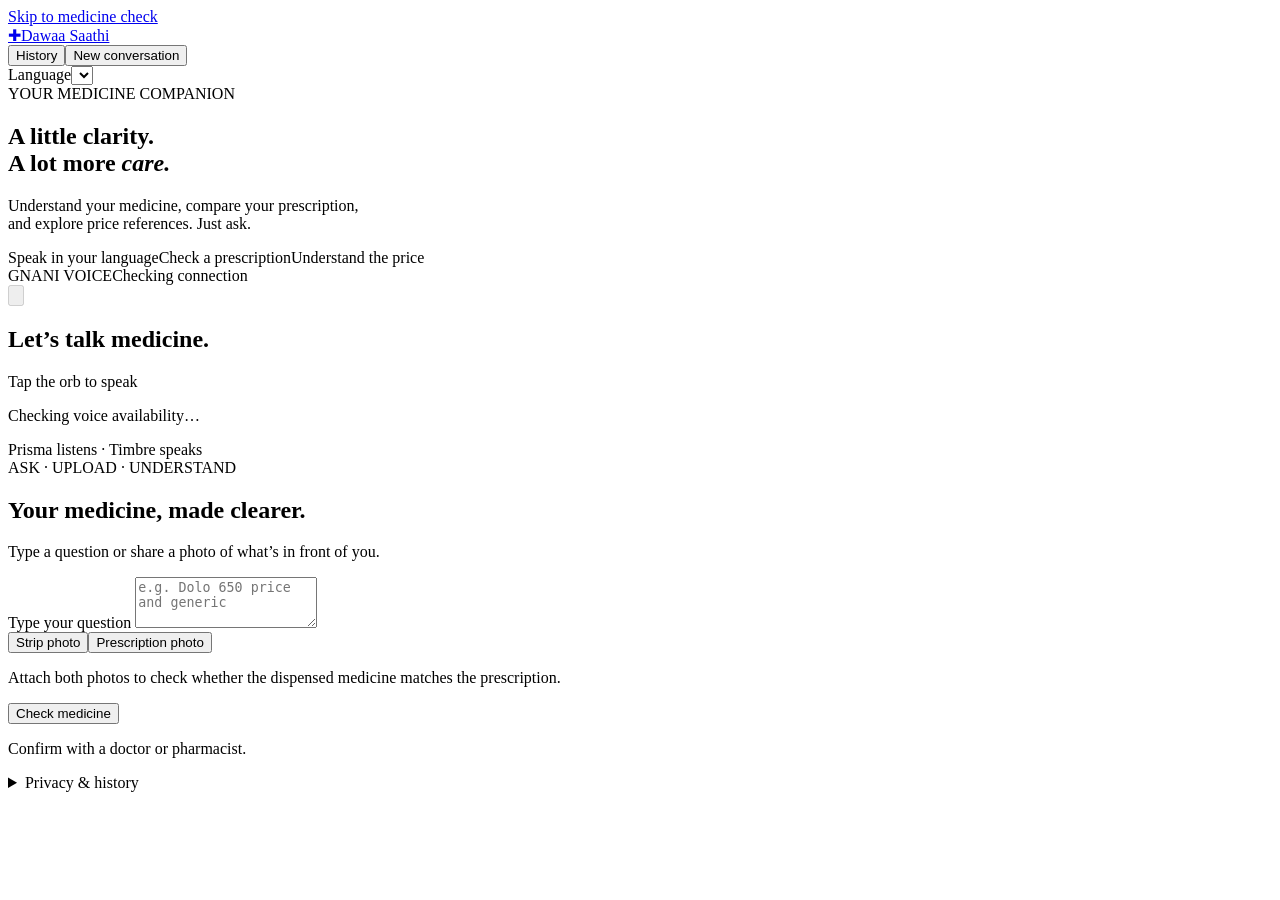
==== commit e4c92b58: "Add voice and web action checks, enhance verification documentation - Introduced `voice-language-che" ====
--- a/web/index.html
+++ b/web/index.html
@@ -1,579 +1,236 @@
 <!doctype html>
 <html lang="en">
-<head>
-  <meta charset="utf-8">
-  <meta name="viewport" content="width=device-width, initial-scale=1, viewport-fit=cover">
-  <title>Momo · AI Healthcare Receptionist & Medicine Companion</title>
-  <meta name="description" content="Every patient call, handled with care. Real-time multilingual voice assistant for healthcare, prescriptions, and clinic actions.">
-  <meta name="color-scheme" content="light">
-  <meta name="theme-color" content="#f7faf8">
-  <link rel="manifest" href="/manifest.webmanifest">
-  <link rel="icon" href="/icons/icon.svg" type="image/svg+xml">
-  <link rel="apple-touch-icon" href="/icons/icon.svg">
-  <link rel="stylesheet" href="/styles.css">
-  <script type="module" src="/app.js"></script>
-</head>
-<body>
-  <!-- Ambient Clinic Background Visuals -->
-  <div class="bg-ambient" aria-hidden="true">
-    <div class="bg-ambient-grid"></div>
-    <div class="bg-ambient-atrium"></div>
-  </div>
-
-  <!-- Navigation Header -->
-  <header class="site-header">
-    <div class="site-header__inner">
-      <div class="brand">
-        <a href="/" class="brand-link" aria-label="Momo Healthcare Receptionist">
-          <span class="brand-logo-momo">M<span class="brand-dot"></span>mo</span>
-          <span class="brand-tag-badge">AI Clinic Receptionist</span>
-        </a>
-      </div>
-
-      <nav class="site-nav" aria-label="Main Navigation">
-        <ul class="nav-menu">
-          <li><a href="#demo" class="nav-link active">Product</a></li>
-          <li><a href="#features" class="nav-link">Solution</a></li>
-          <li><a href="#features" class="nav-link">Resource</a></li>
-          <li><a href="#trust" class="nav-link">About Us</a></li>
-          <li><a href="#footer" class="nav-link">Enterprise</a></li>
-        </ul>
+  <head>
+    <meta charset="utf-8" />
+    <meta name="viewport" content="width=device-width, initial-scale=1" />
+    <meta name="theme-color" content="#176b55" />
+    <meta
+      name="description"
+      content="Check a medicine or compare your prescription with a medicine strip."
+    />
+    <title>Dawaa Saathi · Check your medicine</title>
+    <link rel="icon" href="/icons/icon.svg" type="image/svg+xml" />
+    <link rel="manifest" href="/manifest.webmanifest" />
+    <link rel="stylesheet" href="/styles.css" />
+    <script type="module" src="/app.js"></script>
+  </head>
+  <body>
+    <a class="skip-link" href="#q">Skip to medicine check</a>
+    <header class="topbar">
+      <a class="brand" href="/" aria-label="Dawaa Saathi home"
+        ><span class="brand-mark" aria-hidden="true">✚</span
+        ><span>Dawaa Saathi</span></a
+      >
+      <nav aria-label="Conversations">
+        <button type="button" id="btn-history" data-i18n="history">
+          History</button
+        ><button type="button" id="btn-new" data-i18n="new_chat">
+          New conversation
+        </button>
       </nav>
-
-      <div class="header-actions">
-        <!-- Language Selector -->
-        <label class="lang-select-wrap" title="Change Language">
-          <svg width="16" height="16" viewBox="0 0 24 24" fill="none" stroke="currentColor" stroke-width="2" stroke-linecap="round" stroke-linejoin="round" aria-hidden="true"><circle cx="12" cy="12" r="10"/><path d="M12 2a15.3 15.3 0 0 1 4 10 15.3 15.3 0 0 1-4 10 15.3 15.3 0 0 1-4-10 15.3 15.3 0 0 1 4-10z"/><path d="M2 12h20"/></svg>
-          <select id="lang" aria-label="Language selection"></select>
-        </label>
-
-        <!-- Home Pouch / Medicine Cabinet -->
-        <button id="btn-pouch" class="icon-btn-header" type="button" aria-haspopup="dialog" aria-controls="pouch" title="Home Medicines Pouch">
-          <svg width="18" height="18" viewBox="0 0 24 24" fill="none" stroke="currentColor" stroke-width="2" stroke-linecap="round" stroke-linejoin="round" aria-hidden="true"><path d="M5 9.5h14v9.5a2 2 0 0 1-2 2H7a2 2 0 0 1-2-2zM8.5 9.5V7a3.5 3.5 0 0 1 7 0v2.5M12 12.5v5M9.5 15h5"/></svg>
-          <span id="pouch-count" class="badge-count" hidden>0</span>
+      <label class="language"
+        ><span data-i18n="lang_label">Language</span
+        ><select id="lang" aria-label="Language"></select
+      ></label>
+    </header>
+    <main>
+      <div class="hero-scene" aria-hidden="true">
+        <div class="scene-arch scene-arch--left"></div>
+        <div class="scene-arch scene-arch--right"></div>
+        <div class="scene-horizon"></div>
+        <div class="scene-rings"></div>
+      </div>
+      <section class="intro">
+        <span class="hero-kicker"
+          ><span class="status-dot" aria-hidden="true"></span> YOUR MEDICINE
+          COMPANION</span
+        >
+        <h1>A little clarity.<br />A lot more <em>care.</em></h1>
+        <p>
+          Understand your medicine, compare your prescription,<br
+            class="desktop-break"
+          />
+          and explore price references. Just ask.
+        </p>
+        <div class="hero-tags">
+          <span>Speak in your language</span><span>Check a prescription</span
+          ><span>Understand the price</span>
+        </div>
+      </section>
+      <div class="service-notice">
+        <p id="connection" class="notice" role="status" hidden></p>
+        <button type="button" id="retry-connection" hidden>
+          Retry connection
         </button>
-
-        <!-- Chat History -->
-        <button id="btn-history" class="icon-btn-header" type="button" aria-haspopup="dialog" aria-controls="history" title="Past Conversations">
-          <svg width="18" height="18" viewBox="0 0 24 24" fill="none" stroke="currentColor" stroke-width="2" stroke-linecap="round" stroke-linejoin="round" aria-hidden="true"><path d="M12 8v4l3 3m6-3a9 9 0 1 1-18 0 9 9 0 0 1 18 0z"/></svg>
-        </button>
-
-        <!-- New Chat -->
-        <button id="btn-new" class="icon-btn-header" type="button" title="Start New Conversation">
-          <svg width="18" height="18" viewBox="0 0 24 24" fill="none" stroke="currentColor" stroke-width="2" stroke-linecap="round" stroke-linejoin="round" aria-hidden="true"><path d="M12 5v14M5 12h14"/></svg>
-        </button>
-
-        <!-- Status Indicator -->
-        <div class="status-pill" id="backend-status-pill" title="Backend connection active">
-          <span class="status-dot"></span>
-          <span>Online</span>
-        </div>
-
-        <button class="btn-header-ghost" id="btn-signin" type="button">Sign In</button>
-        <a href="#demo" class="btn-get-started" id="btn-cta-nav">
-          <span>Get Started</span>
-          <svg width="16" height="16" viewBox="0 0 24 24" fill="none" stroke="currentColor" stroke-width="2.2" stroke-linecap="round" stroke-linejoin="round"><path d="M5 12h14M12 5l7 7-7 7"/></svg>
-        </a>
-      </div>
-    </div>
-  </header>
-
-  <main id="main">
-    <!-- Hero Section -->
-    <section class="hero" id="demo">
-      <div class="hero-inner">
-        <div class="hero-pill-badge">
-          <svg width="14" height="14" viewBox="0 0 24 24" fill="currentColor"><path d="M12 2L15.09 8.26L22 9.27L17 14.14L18.18 21.02L12 17.77L5.82 21.02L7 14.14L2 9.27L8.91 8.26L12 2Z"/></svg>
-          <span>AI Healthcare Receptionist</span>
-        </div>
-
-        <h1 class="hero-title">
-          <span>Every patient call,</span>
-          <span>handled with care.</span>
-        </h1>
-
-        <p class="hero-subtitle">
-          Meet your AI receptionist that answers patient calls, understands every request, and turns conversations into clear clinic actions.
-        </p>
-
-        <div class="hero-actions">
-          <button class="btn-hero-primary" id="btn-book-demo" type="button">
-            <svg width="18" height="18" viewBox="0 0 24 24" fill="none" stroke="currentColor" stroke-width="2" stroke-linecap="round" stroke-linejoin="round"><path d="M22 16.92v3a2 2 0 0 1-2.18 2 19.79 19.79 0 0 1-8.63-3.07 19.5 19.5 0 0 1-6-6 19.79 19.79 0 0 1-3.07-8.67A2 2 0 0 1 4.11 2h3a2 2 0 0 1 2 1.72 12.84 12.84 0 0 0 .7 2.81 2 2 0 0 1-.45 2.11L8.09 9.91a16 16 0 0 0 6 6l1.27-1.27a2 2 0 0 1 2.11-.45 12.84 12.84 0 0 0 2.81.7A2 2 0 0 1 22 16.92z"/></svg>
-            <span>Book a Demo</span>
-          </button>
-          <a href="#features" class="btn-hero-secondary">
-            <span>See How It Works</span>
-            <svg width="16" height="16" viewBox="0 0 24 24" fill="none" stroke="currentColor" stroke-width="2" stroke-linecap="round" stroke-linejoin="round"><path d="M6 9l6 6 6-6"/></svg>
-          </a>
-        </div>
-
-        <!-- Centerpiece: Floating Momo Receptionist Card -->
-        <div class="receptionist-widget-wrap">
-          <div class="receptionist-card" id="receptionist-card">
-            <!-- 3D Glowing Liquid Orb -->
-            <div class="orb-container" id="receptionist-orb" role="button" aria-label="Tap to talk with Momo">
-              <div class="orb-glow-ambient"></div>
-              <div class="orb-ring"></div>
-              <div class="orb-liquid">
-                <div class="orb-highlight"></div>
-              </div>
-            </div>
-
-            <div class="receptionist-name">Momo Receptionist</div>
-            <div class="receptionist-status-row">
-              <span id="call-status">Ready</span> · <span id="call-timer" class="call-timer">01:23</span>
-            </div>
-
-            <!-- Dynamic Soundwave SVG -->
-            <div class="soundwave-box" aria-hidden="true">
-              <svg class="soundwave-svg" viewBox="0 0 320 48" preserveAspectRatio="none">
-                <defs>
-                  <linearGradient id="soundwave-gradient" x1="0" y1="0" x2="1" y2="0">
-                    <stop offset="0%" stop-color="#10b981" stop-opacity="0.3"/>
-                    <stop offset="50%" stop-color="#059669" stop-opacity="1"/>
-                    <stop offset="100%" stop-color="#34d399" stop-opacity="0.3"/>
-                  </linearGradient>
-                </defs>
-                <path id="soundwave-path" class="soundwave-path" d="M 0 24 Q 40 24 80 24 T 160 24 T 240 24 T 320 24"/>
+      </div>
+      <div class="workspace">
+        <section
+          class="voice-panel"
+          id="voice-panel"
+          data-state="idle"
+          aria-labelledby="voice-title"
+        >
+          <div class="voice-topline">
+            <span class="voice-provider">GNANI VOICE</span
+            ><span id="voice-badge" class="voice-badge"
+              >Checking connection</span
+            >
+          </div>
+          <div class="orb-stage">
+            <div class="orb-halo" aria-hidden="true"></div>
+            <button
+              id="mic"
+              type="button"
+              disabled
+              data-state="idle"
+              aria-label="Start speaking"
+              aria-describedby="mic-status"
+            >
+              <span class="voice-orb" aria-hidden="true"></span
+              ><svg
+                class="mic-icon"
+                viewBox="0 0 24 24"
+                fill="none"
+                aria-hidden="true"
+              >
+                <rect
+                  x="9"
+                  y="3"
+                  width="6"
+                  height="12"
+                  rx="3"
+                  stroke="currentColor"
+                  stroke-width="1.6"
+                />
+                <path
+                  d="M5.5 10.5V12a6.5 6.5 0 0 0 13 0v-1.5M12 18.5V22m-3 0h6"
+                  stroke="currentColor"
+                  stroke-width="1.6"
+                  stroke-linecap="round"
+                />
               </svg>
-            </div>
-
-            <!-- Call Controls -->
-            <div class="call-controls">
-              <!-- End Call / Mute -->
-              <button class="btn-end-call" id="btn-end-call" type="button" title="End call or stop audio">
-                <svg width="22" height="22" viewBox="0 0 24 24" fill="none" stroke="currentColor" stroke-width="2.5" stroke-linecap="round" stroke-linejoin="round" aria-hidden="true"><path d="M10.68 13.31a16 16 0 0 0 3.41 2.6l1.27-1.27a2 2 0 0 1 2.11-.45 12.84 12.84 0 0 0 2.81.7 2 2 0 0 1 1.72 2v3a2 2 0 0 1-2.18 2 19.79 19.79 0 0 1-8.63-3.07 19.42 19.42 0 0 1-3.33-2.67m-2.67-3.34a19.79 19.79 0 0 1-3.07-8.63A2 2 0 0 1 4.11 2h3a2 2 0 0 1 2 1.72 12.84 12.84 0 0 0 .7 2.81 2 2 0 0 1-.45 2.11L8.09 9.91M1 1l22 22"/></svg>
-              </button>
-
-              <!-- Main Mic / Voice Button -->
-              <button class="btn-start-call" id="mic" type="button" data-state="idle" aria-label="Tap to speak with Momo">
-                <svg width="24" height="24" viewBox="0 0 24 24" fill="none" stroke="currentColor" stroke-width="2.2" stroke-linecap="round" stroke-linejoin="round" aria-hidden="true"><rect x="9" y="2" width="6" height="12" rx="3"/><path d="M5 10a7 7 0 0 0 14 0M12 19v3M8 22h8"/></svg>
+            </button>
+          </div>
+          <h2 id="voice-title">Let’s talk medicine.</h2>
+          <p id="mic-label" class="voice-action">Tap the orb to speak</p>
+          <div class="voice-wave" aria-hidden="true">
+            <i></i><i></i><i></i><i></i><i></i><i></i><i></i><i></i><i></i
+            ><i></i><i></i><i></i><i></i><i></i><i></i>
+          </div>
+          <p id="mic-status" class="hint" role="status">
+            Checking voice availability…
+          </p>
+          <button id="voice-stop" type="button" hidden>Stop voice</button>
+          <details id="voice-setup" hidden>
+            <summary>Connect Gnani voice</summary>
+            <p>
+              Add <code>GNANI_API_KEY</code> to the server’s
+              <code>.env</code> file and restart the server. Your key stays on
+              the server.
+            </p>
+            <button id="refresh-voice" type="button">Check connection</button>
+          </details>
+          <div class="voice-caption">
+            Prisma listens <span aria-hidden="true">·</span> Timbre speaks
+          </div>
+        </section>
+        <section class="composer panel" aria-label="Medicine question">
+          <div class="composer-heading">
+            <span class="eyebrow">ASK · UPLOAD · UNDERSTAND</span>
+            <h2>Your medicine, made clearer.</h2>
+            <p>Type a question or share a photo of what’s in front of you.</p>
+          </div>
+          <form id="ask">
+            <label for="q" data-i18n="type_label">Type your question</label>
+            <textarea
+              id="q"
+              name="text"
+              rows="3"
+              maxlength="500"
+              placeholder="e.g. Dolo 650 price and generic"
+            ></textarea>
+            <div class="upload-row">
+              <button
+                type="button"
+                data-act="pick"
+                data-kind="strip"
+                data-i18n="strip_photo"
+              >
+                Strip photo</button
+              ><button
+                type="button"
+                data-act="pick"
+                data-kind="rx"
+                data-i18n="rx_photo"
+              >
+                Prescription photo
               </button>
             </div>
-            <p id="mic-status" class="vh">Tap to speak</p>
-            <p id="live-line" class="live-line" hidden></p>
-          </div>
-        </div>
-
-        <!-- Green Curved Trace Lines Connecting Widgets -->
-        <svg class="connecting-lines-svg" viewBox="0 0 980 54" preserveAspectRatio="none" aria-hidden="true">
-          <defs>
-            <linearGradient id="trace-gradient" x1="0" y1="0" x2="1" y2="0">
-              <stop offset="0%" stop-color="#10b981" stop-opacity="0.4"/>
-              <stop offset="50%" stop-color="#059669" stop-opacity="0.9"/>
-              <stop offset="100%" stop-color="#10b981" stop-opacity="0.4"/>
-            </linearGradient>
-          </defs>
-          <path class="trace-line" d="M 490 0 C 490 32, 245 16, 245 54" />
-          <path class="trace-line" d="M 490 0 C 490 32, 735 16, 735 54" />
-        </svg>
-
-        <!-- Hidden toggles for compatibility with backend stream -->
-        <div style="display: none;">
-          <input type="checkbox" id="tg-phone">
-          <input type="checkbox" id="tg-live">
-          <div id="modes"></div>
-        </div>
-      </div>
-    </section>
-
-    <!-- Dual Connected Panels: Left (Transcript) & Right (Clinic Record) -->
-    <section class="panels-container">
-      <div class="panels-grid">
-        <!-- Left Panel: Call Transcript -->
-        <div class="panel-card transcript-panel">
-          <div class="panel-card-head">
-            <h2 class="panel-card-title">
-              <span>Call transcript</span>
-            </h2>
-            <button class="pill-badge-audio" id="btn-replay-transcript" type="button" title="Play call audio recording">
-              <svg width="12" height="12" viewBox="0 0 24 24" fill="currentColor"><path d="M8 5v14l11-7z"/></svg>
-              <span id="audio-pill-duration">04:22</span>
-            </button>
-          </div>
-
-          <!-- Dynamic Chat Message Bubbles -->
-          <div class="transcript-thread" id="thread" role="log" aria-label="Conversation messages">
-            <!-- Initial conversation mock populated by Javascript on load to match the user's screenshot -->
-          </div>
-
-          <!-- Quick Try Sample Presets -->
-          <div class="demo-presets-row">
-            <span class="demo-preset-label">Quick Try:</span>
-            <button type="button" class="btn-preset-chip" data-sample="augmentin">💊 Augmentin 625</button>
-            <button type="button" class="btn-preset-chip" data-sample="dolo">💊 Dolo 650</button>
-            <button type="button" class="btn-preset-chip" data-sample="combiflam">💊 Combiflam</button>
-            <button type="button" class="btn-preset-chip" data-sample="rx-photo">📄 Sample Rx</button>
-            <button type="button" class="btn-preset-chip" data-sample="strip-photo">🏷️ Sample Strip</button>
-          </div>
-
-          <!-- Interactive Question & Input Form -->
-          <form id="ask" class="transcript-input-form" autocomplete="off">
-            <label for="q" class="vh">Ask Momo</label>
-            <input id="q" name="q" class="transcript-input" type="text" maxlength="500" enterkeyhint="send" placeholder="Ask a question, medicine name or symptom…">
-            
-            <!-- File Attachments: Strip & Prescription -->
-            <label class="btn-input-icon" title="Upload or capture medicine strip photo" style="cursor: pointer;">
-              <input class="vh" type="file" id="in-strip" accept="image/*">
-              <svg width="18" height="18" viewBox="0 0 24 24" fill="none" stroke="currentColor" stroke-width="2" stroke-linecap="round" stroke-linejoin="round"><path d="M23 19a2 2 0 0 1-2 2H3a2 2 0 0 1-2-2V8a2 2 0 0 1 2-2h4l2-3h6l2 3h4a2 2 0 0 1 2 2z"/><circle cx="12" cy="13" r="4"/></svg>
-            </label>
-
-            <label class="btn-input-icon" title="Upload prescription document" style="cursor: pointer;">
-              <input class="vh" type="file" id="in-rx" accept="image/*">
-              <svg width="18" height="18" viewBox="0 0 24 24" fill="none" stroke="currentColor" stroke-width="2" stroke-linecap="round" stroke-linejoin="round"><path d="M14 2H6a2 2 0 0 0-2 2v16a2 2 0 0 0 2 2h12a2 2 0 0 0 2-2V8z"/><polyline points="14 2 14 8 20 8"/><line x1="16" y1="13" x2="8" y2="13"/><line x1="16" y1="17" x2="8" y2="17"/><polyline points="10 9 9 9 8 9"/></svg>
-            </label>
-
-            <!-- Send Button -->
-            <button type="submit" class="btn-input-send" id="btn-send" title="Send query">
-              <svg width="16" height="16" viewBox="0 0 24 24" fill="none" stroke="currentColor" stroke-width="2.2" stroke-linecap="round" stroke-linejoin="round"><line x1="22" y1="2" x2="11" y2="13"/><polygon points="22 2 15 22 11 13 2 9 22 2"/></svg>
-            </button>
+            <p class="hint">
+              Attach both photos to check whether the dispensed medicine matches
+              the prescription.
+            </p>
+            <input
+              id="in-strip"
+              type="file"
+              accept="image/jpeg,image/png,image/webp,image/heic,image/heif"
+              hidden
+            />
+            <input
+              id="in-rx"
+              type="file"
+              accept="image/jpeg,image/png,image/webp,image/heic,image/heif"
+              hidden
+            />
+            <div id="thumbs" class="thumbs"></div>
+            <div class="send-row">
+              <button
+                id="send"
+                class="btn--primary"
+                type="submit"
+                data-i18n="send"
+              >
+                Check medicine
+              </button>
+            </div>
           </form>
-
-          <!-- Attachment Previews -->
-          <div id="thumbs" class="attached-thumbs-wrap"></div>
-          <button id="btn-check-photo" type="button" class="btn-preset-chip" style="margin-top: 8px;" hidden>Check photo with Momo</button>
-          <p id="photo-hint" class="vh"></p>
-        </div>
-
-        <!-- Right Panel: Clinic Record -->
-        <div class="panel-card record-panel">
-          <div class="panel-card-head">
-            <h2 class="panel-card-title">
-              <span>Clinic record</span>
-            </h2>
-            <div class="pill-badge-review" id="clinic-review-badge">
-              <span class="dot"></span>
-              <span id="clinic-status-text">Draft ready to review</span>
-            </div>
-          </div>
-
-          <!-- Structured Clinic Output Content -->
-          <div class="clinic-sections-wrap" id="clinic-record-content">
-            <!-- Appointment & Prescription Update -->
-            <div class="clinic-record-box">
-              <div class="clinic-box-head">
-                <span class="clinic-box-title">Appointment Update</span>
-                <button class="btn-clinic-edit" type="button">Edit</button>
-              </div>
-              <div class="clinic-row-grid">
-                <div>
-                  <div class="clinic-field-label">Date & Time</div>
-                  <div class="clinic-field-value" id="field-updated-time">Fri, Sep 27, 2026 • 10:00 AM</div>
-                </div>
-                <div>
-                  <div class="clinic-field-label">Previously</div>
-                  <div class="clinic-field-value prev" id="field-prev-time">Fri, Sep 20, 2026 • 10:00 AM</div>
-                </div>
-              </div>
-
-              <!-- Medicine & Generic Alternative Card -->
-              <div class="med-highlight-card" id="field-med-card">
-                <div class="med-brand-row">
-                  <span class="med-name" id="field-med-name">Augmentin 625 Duo Tablet</span>
-                  <span class="badge-savings" id="field-med-savings">Save 72%</span>
-                </div>
-                <div class="med-salts" id="field-med-salts">Amoxicillin 500 mg + Clavulanic Acid 125 mg (Tablet)</div>
-                <div class="price-compare-row">
-                  <span class="price-mrp" id="field-med-mrp">MRP ₹223.40</span>
-                  <span class="price-generic" id="field-med-generic">Jan Aushadhi: ₹62.00</span>
-                </div>
-              </div>
-            </div>
-
-            <!-- Patient Note -->
-            <div class="clinic-record-box">
-              <div class="clinic-box-head">
-                <span class="clinic-box-title">Patient note</span>
-                <button class="btn-clinic-edit" type="button">Edit</button>
-              </div>
-              <div class="clinic-field-label">Date & Time</div>
-              <p class="patient-note-text" id="field-patient-note">
-                Patient has been experiencing a persistent cough for the past week. Would like to discuss during the visit. Noted Jan Aushadhi generic alternative for prescribed antibiotic.
-              </p>
-            </div>
-
-            <!-- Visit Reason & Clinical Tags -->
-            <div class="clinic-record-box">
-              <div class="clinic-box-head">
-                <span class="clinic-box-title">Visit reason</span>
-                <button class="btn-clinic-edit" type="button">Edit</button>
-              </div>
-              <div class="tag-chips-wrap" id="field-tag-chips">
-                <span class="tag-chip">Respiratory issue</span>
-                <span class="tag-chip">Persistent cough</span>
-                <span class="tag-chip active-safe">Generic substitute verified</span>
-                <span class="tag-chip active-safe">Safe non-banned FDC</span>
-              </div>
-            </div>
-
-            <!-- Safety & Regulatory Check -->
-            <div class="safety-verify-row safe" id="field-safety-row">
-              <svg width="18" height="18" viewBox="0 0 24 24" fill="none" stroke="currentColor" stroke-width="2.5" stroke-linecap="round" stroke-linejoin="round"><path d="M22 11.08V12a10 10 0 1 1-5.93-9.14"/><polyline points="22 4 12 14.01 9 11.01"/></svg>
-              <span id="field-safety-text">Verified Safe · Not listed on Central Banned FDC gazette</span>
-            </div>
-
-            <!-- Action Buttons -->
-            <div class="clinic-actions-bar">
-              <button class="btn-approve-update" id="btn-approve-action" type="button">
-                <svg width="18" height="18" viewBox="0 0 24 24" fill="none" stroke="currentColor" stroke-width="2.5" stroke-linecap="round" stroke-linejoin="round"><polyline points="20 6 9 17 4 12"/></svg>
-                <span>Approve & update</span>
-              </button>
-              <div class="clinic-secondary-actions">
-                <button class="btn-clinic-sec" id="btn-speak-chemist" type="button">
-                  <svg width="15" height="15" viewBox="0 0 24 24" fill="none" stroke="currentColor" stroke-width="2" stroke-linecap="round" stroke-linejoin="round"><path d="M12 2a3 3 0 0 0-3 3v7a3 3 0 0 0 6 0V5a3 3 0 0 0-3-3Z"/><path d="M19 10v2a7 7 0 0 1-14 0v-2"/><line x1="12" y1="19" x2="12" y2="22"/></svg>
-                  <span>Speak to Chemist</span>
-                </button>
-                <button class="btn-clinic-sec" id="btn-draft-grievance" type="button">
-                  <svg width="15" height="15" viewBox="0 0 24 24" fill="none" stroke="currentColor" stroke-width="2" stroke-linecap="round" stroke-linejoin="round"><path d="M14 2H6a2 2 0 0 0-2 2v16a2 2 0 0 0 2 2h12a2 2 0 0 0 2-2V8z"/><polyline points="14 2 14 8 20 8"/></svg>
-                  <span>Draft Grievance</span>
-                </button>
-                <button class="btn-clinic-sec" id="btn-add-pouch-quick" type="button">
-                  <svg width="15" height="15" viewBox="0 0 24 24" fill="none" stroke="currentColor" stroke-width="2" stroke-linecap="round" stroke-linejoin="round"><path d="M12 5v14M5 12h14"/></svg>
-                  <span>Add Pouch</span>
-                </button>
-              </div>
-            </div>
-          </div>
-
-          <!-- Hidden container for legacy result rendering to maintain 100% full compatibility -->
-          <div id="result" hidden></div>
-        </div>
-      </div>
-    </section>
-
-    <!-- Subsequent Features Section (Matching right side of user mockup) -->
-    <section class="features-section" id="features">
-      <div class="features-header">
-        <span class="features-tag">Smart Clinic Platform</span>
-        <h2 class="features-title">A smarter way to handle every patient conversation.</h2>
-        <p class="features-desc">From answering calls to preparing clinic updates, Momo helps your team handle everyday front-desk work with less manual effort.</p>
-      </div>
-
-      <div class="feature-cards-grid">
-        <!-- Feature 1 -->
-        <div class="feature-card">
-          <div class="feature-card-info">
-            <h3 class="feature-card-title">Your front desk, always ready.</h3>
-            <p class="feature-card-desc">Answer patient calls, understand their requests, and provide helpful responses around the clock.</p>
-          </div>
-          <div class="feature-mock-wrap">
-            <div class="mock-call-box">
-              <div class="mock-orb-mini"></div>
-              <div style="font-size: 0.82rem; font-weight: 700; color: #111a16;">Momo Receptionist</div>
-              <div style="font-size: 0.72rem; color: #64748b;">Incoming patient call…</div>
-              <div class="mock-answer-btn">
-                <svg width="16" height="16" viewBox="0 0 24 24" fill="none" stroke="currentColor" stroke-width="2.5"><path d="M22 16.92v3a2 2 0 0 1-2.18 2 19.79 19.79 0 0 1-8.63-3.07 19.5 19.5 0 0 1-6-6 19.79 19.79 0 0 1-3.07-8.67A2 2 0 0 1 4.11 2h3a2 2 0 0 1 2 1.72 12.84 12.84 0 0 0 .7 2.81 2 2 0 0 1-.45 2.11L8.09 9.91a16 16 0 0 0 6 6l1.27-1.27a2 2 0 0 1 2.11-.45 12.84 12.84 0 0 0 2.81.7A2 2 0 0 1 22 16.92z"/></svg>
-              </div>
-            </div>
-          </div>
-        </div>
-
-        <!-- Feature 2 -->
-        <div class="feature-card">
-          <div class="feature-card-info">
-            <h3 class="feature-card-title">Turn conversations into structured updates.</h3>
-            <p class="feature-card-desc">Capture appointment changes, patient notes, and visit details directly from the conversation.</p>
-          </div>
-          <div class="feature-mock-wrap">
-            <div style="background: white; border-radius: 12px; padding: 12px; border: 1px solid #e2e8f0; font-size: 0.75rem;">
-              <div style="display: flex; justify-content: space-between; font-weight: 700; margin-bottom: 6px;">
-                <span>Appointment Update</span>
-                <span style="color: #059669;">• Draft</span>
-              </div>
-              <div style="color: #475569; margin-bottom: 4px;">Fri, Sep 27, 2026 • 10:00 AM</div>
-              <div style="background: #f0fdf4; color: #166534; padding: 4px 8px; border-radius: 6px; font-weight: 600;">Augmentin 625 Duo (Save 72%)</div>
-            </div>
-          </div>
-        </div>
-
-        <!-- Feature 3 -->
-        <div class="feature-card">
-          <div class="feature-card-info">
-            <h3 class="feature-card-title">Keep every AI action under control.</h3>
-            <p class="feature-card-desc">Review suggested changes before they are applied, with a clear view of what changed and where the information came from.</p>
-          </div>
-          <div class="feature-mock-wrap">
-            <div style="background: white; border-radius: 12px; padding: 12px; border: 1px solid #e2e8f0; text-align: center;">
-              <div style="font-size: 0.78rem; font-weight: 700; color: #111a16; margin-bottom: 8px;">1 Action Ready to Approve</div>
-              <div style="background: #10b981; color: white; padding: 8px; border-radius: 999px; font-weight: 700; font-size: 0.78rem;">Approve & update</div>
-            </div>
-          </div>
-        </div>
-      </div>
-
-      <!-- Social Proof / Doctor & Patient Trust -->
-      <div class="social-proof-strip" id="trust">
-        <div class="avatar-group">
-          <img class="avatar-circle" src="https://images.unsplash.com/photo-1534528741775-53994a69daeb?auto=format&fit=crop&w=120&h=120&q=80" alt="Doctor" loading="lazy">
-          <img class="avatar-circle" src="https://images.unsplash.com/photo-1507003211169-0a1dd7228f2d?auto=format&fit=crop&w=120&h=120&q=80" alt="Clinic Staff" loading="lazy">
-          <img class="avatar-circle" src="https://images.unsplash.com/photo-1573496359142-b8d87734a5a2?auto=format&fit=crop&w=120&h=120&q=80" alt="Specialist" loading="lazy">
-          <img class="avatar-circle" src="https://images.unsplash.com/photo-1500648767791-00dcc994a43e?auto=format&fit=crop&w=120&h=120&q=80" alt="Patient" loading="lazy">
-        </div>
-        <div class="proof-text">
-          <b>99.2% Clinical Accuracy</b> across verified NPPA, Jan Aushadhi & Central Drug Standards.
-        </div>
-      </div>
-    </section>
-
-    <!-- Bottom Banner: Whatever patients need. -->
-    <section class="banner-section">
-      <div class="banner-card">
-        <div class="banner-content">
-          <h2 class="banner-title">Whatever patients need.</h2>
-          <p class="banner-subtitle">Empower your clinic and patients with AI healthcare reception that listens, understands, and takes safe clinic actions.</p>
-          <a href="#demo" class="btn-banner-cta">
-            <svg width="18" height="18" viewBox="0 0 24 24" fill="none" stroke="currentColor" stroke-width="2.5"><path d="M22 16.92v3a2 2 0 0 1-2.18 2 19.79 19.79 0 0 1-8.63-3.07 19.5 19.5 0 0 1-6-6 19.79 19.79 0 0 1-3.07-8.67A2 2 0 0 1 4.11 2h3a2 2 0 0 1 2 1.72 12.84 12.84 0 0 0 .7 2.81 2 2 0 0 1-.45 2.11L8.09 9.91a16 16 0 0 0 6 6l1.27-1.27a2 2 0 0 1 2.11-.45 12.84 12.84 0 0 0 2.81.7A2 2 0 0 1 22 16.92z"/></svg>
-            <span>Start Voice Consultation</span>
-          </a>
-        </div>
-      </div>
-    </section>
-  </main>
-
-  <!-- Footer -->
-  <footer class="site-footer" id="footer">
-    <div class="footer-inner">
-      <div class="footer-details-box">
-        <details id="data">
-          <summary>Verified Data Sources</summary>
-          <div id="data-body"><p class="small muted">Loading database references…</p></div>
+        </section>
+      </div>
+      <section class="results" aria-label="Medicine result" aria-busy="false">
+        <p id="result-status" class="muted" role="status" hidden></p>
+        <div id="request-error" role="alert" hidden></div>
+        <div id="result" aria-live="polite"></div>
+      </section>
+      <details id="conversation" hidden>
+        <summary data-i18n="history_title">Conversation</summary>
+        <div id="thread"></div>
+      </details>
+      <footer class="page-footer">
+        <p data-i18n="doctor_footer">Confirm with a doctor or pharmacist.</p>
+        <details class="privacy">
+          <summary>Privacy &amp; history</summary>
+          <p data-i18n="consent_1">
+            Voice and photos are processed for the check and not stored.
+          </p>
+          <p data-i18n="consent_5">
+            Conversation text is saved for history. You can delete it from
+            History.
+          </p>
         </details>
-        <details id="debug">
-          <summary>System Diagnostics & Latency</summary>
-          <div id="debug-body"><p class="small muted">Ready</p></div>
-        </details>
-      </div>
-
-      <div class="footer-grid">
-        <div class="footer-brand">
-          <div class="brand-logo-momo">M<span class="brand-dot"></span>mo</div>
-          <p>Every patient call, handled with care. The next generation AI healthcare receptionist and prescription assistant.</p>
-        </div>
-        <div class="footer-col">
-          <h4>Product</h4>
-          <ul>
-            <li><a href="#demo">AI Receptionist</a></li>
-            <li><a href="#demo">Prescription Scanner</a></li>
-            <li><a href="#demo">Generic Alternatives</a></li>
-            <li><a href="#demo">Safety Verification</a></li>
-          </ul>
-        </div>
-        <div class="footer-col">
-          <h4>Regulations</h4>
-          <ul>
-            <li><a href="#data">NPPA Ceiling Prices</a></li>
-            <li><a href="#data">Jan Aushadhi Schemes</a></li>
-            <li><a href="#data">Banned FDC Gazette</a></li>
-            <li><a href="#data">Grievance Portal</a></li>
-          </ul>
-        </div>
-        <div class="footer-col">
-          <h4>Privacy & Legal</h4>
-          <ul>
-            <li><a href="#consent">Patient Privacy</a></li>
-            <li><a href="#consent">Medical Disclaimer</a></li>
-            <li><a href="#consent">Terms of Use</a></li>
-          </ul>
-        </div>
-      </div>
-
-      <div class="footer-bottom">
-        <p>© 2026 Momo Healthcare / Dawaa Saathi. Not a substitute for professional medical advice. Always consult your physician or licensed pharmacist.</p>
-        <p>Ultra-low latency STT · TTS · RapidOCR pipeline</p>
-      </div>
-    </div>
-  </footer>
-
-  <!-- Modals & Sheets -->
-  <!-- 1. Home Pouch Dialog -->
-  <dialog id="pouch" class="modal-sheet" aria-labelledby="pouch-title">
-    <div class="modal-body">
-      <div class="modal-head">
-        <h3 id="pouch-title" class="modal-title">Home Medicines Pouch</h3>
-        <button id="pouch-close" class="btn-close-modal" type="button" aria-label="Close">✕</button>
-      </div>
-      <p style="font-size: 0.85rem; color: #64748b; margin-bottom: 16px;">
-        Medicines saved in your personal pouch are checked against every new query to avoid accidental duplicate salts or interactions. Stored privately on your device.
+      </footer>
+    </main>
+    <dialog id="history" aria-labelledby="history-title">
+      <div class="dialog-heading">
+        <h2 id="history-title" data-i18n="history_title">Past conversations</h2>
+        <button type="button" data-close="history" data-i18n="close">
+          Close
+        </button>
+      </div>
+      <p data-i18n="history_note">
+        Only conversations started on this device are shown here.
       </p>
-      <ul id="pouch-list" style="list-style: none; display: flex; flex-direction: column; gap: 8px; margin-bottom: 16px; max-height: 240px; overflow-y: auto;"></ul>
-      <form id="pouch-form" class="transcript-input-form" autocomplete="off">
-        <input id="pouch-in" class="transcript-input" type="text" maxlength="80" placeholder="Add salt, e.g. paracetamol">
-        <button class="btn-input-send" type="submit" style="width: 32px; height: 32px;">+</button>
-      </form>
-    </div>
-  </dialog>
-
-  <!-- 2. Chat History Dialog -->
-  <dialog id="history" class="modal-sheet" aria-labelledby="history-title">
-    <div class="modal-body">
-      <div class="modal-head">
-        <h3 id="history-title" class="modal-title">Past Consultations</h3>
-        <button id="history-close" class="btn-close-modal" type="button" aria-label="Close">✕</button>
-      </div>
-      <ul id="history-list" style="list-style: none; display: flex; flex-direction: column; gap: 10px; max-height: 360px; overflow-y: auto;"></ul>
-    </div>
-  </dialog>
-
-  <!-- 3. Consent / Start Dialog -->
-  <dialog id="consent" class="modal-sheet" aria-labelledby="consent-title">
-    <form method="dialog" class="modal-body">
-      <div style="text-align: center; margin-bottom: 16px;">
-        <span class="brand-logo-momo" style="font-size: 2.2rem;">M<span class="brand-dot"></span>mo</span>
-        <h3 id="consent-title" class="modal-title" style="margin-top: 10px;">Before you begin</h3>
-      </div>
-      <ul style="font-size: 0.88rem; color: #475569; display: flex; flex-direction: column; gap: 10px; margin-bottom: 24px; padding-left: 20px;">
-        <li>Your voice and photos are used strictly to provide real-time medicine and clinic answers.</li>
-        <li>This assistant provides pricing, alternatives, and verified safety facts; it is not medical diagnosis.</li>
-        <li>Always confirm critical health decisions with your doctor or pharmacist.</li>
-      </ul>
-      <div style="margin-bottom: 16px; text-align: center;">
-        <label class="lang-select-wrap">
-          <span>Preferred Language:</span>
-          <select id="lang2"></select>
-        </label>
-      </div>
-      <button id="consent-ok" class="btn-approve-update" value="ok" type="submit">I understand, start</button>
-    </form>
-  </dialog>
-
-  <!-- 4. Speak to Chemist Modal -->
-  <dialog id="modal-chemist" class="modal-sheet" aria-labelledby="chemist-title">
-    <div class="modal-body">
-      <div class="modal-head">
-        <h3 id="chemist-title" class="modal-title">Speak to Chemist</h3>
-        <button id="chemist-close" class="btn-close-modal" type="button" aria-label="Close">✕</button>
-      </div>
-      <p style="font-size: 0.88rem; color: #64748b; margin-bottom: 16px;">
-        Show this script to your pharmacist or tap play to have Momo speak directly in your local language:
-      </p>
-      <div style="background: #f8fafc; border: 1px solid #e2e8f0; border-radius: 12px; padding: 16px; margin-bottom: 18px;">
-        <p id="chemist-script-text" style="font-size: 1rem; font-weight: 500; color: #111a16; line-height: 1.6;">
-          "Do you have a Jan Aushadhi or cheaper generic of Amoxicillin 500 mg + Clavulanic Acid 125 mg (tablet)?"
-        </p>
-      </div>
-      <button class="btn-approve-update" id="btn-play-chemist-modal" type="button">
-        <svg width="18" height="18" viewBox="0 0 24 24" fill="currentColor"><path d="M8 5v14l11-7z"/></svg>
-        <span>Play Audio to Chemist</span>
-      </button>
-    </div>
-  </dialog>
-
-  <!-- 5. Grievance Draft Modal -->
-  <dialog id="modal-grievance" class="modal-sheet" aria-labelledby="grievance-title">
-    <div class="modal-body">
-      <div class="modal-head">
-        <h3 id="grievance-title" class="modal-title">NPPA Grievance Draft</h3>
-        <button id="grievance-close" class="btn-close-modal" type="button" aria-label="Close">✕</button>
-      </div>
-      <p style="font-size: 0.85rem; color: #64748b; margin-bottom: 14px;">
-        If a medicine is sold above the national NPPA ceiling price, you can submit this draft to the NPPA Pharma Jan Samadhan portal:
-      </p>
-      <div id="grievance-body-text" style="background: #f8fafc; border: 1px solid #e2e8f0; border-radius: 12px; padding: 14px; font-size: 0.85rem; color: #1e293b; max-height: 200px; overflow-y: auto; margin-bottom: 16px; white-space: pre-wrap;"></div>
-      <button class="btn-hero-primary" id="btn-copy-grievance" type="button" style="width: 100%; justify-content: center;">Copy Draft Statement</button>
-    </div>
-  </dialog>
-
-  <!-- Toast Element -->
-  <div id="toast" class="site-toast" role="status" aria-live="polite" hidden></div>
-</body>
+      <ul id="history-list" class="plain-list"></ul>
+    </dialog>
+    <div id="toast" class="toast" role="status" hidden></div>
+  </body>
 </html>
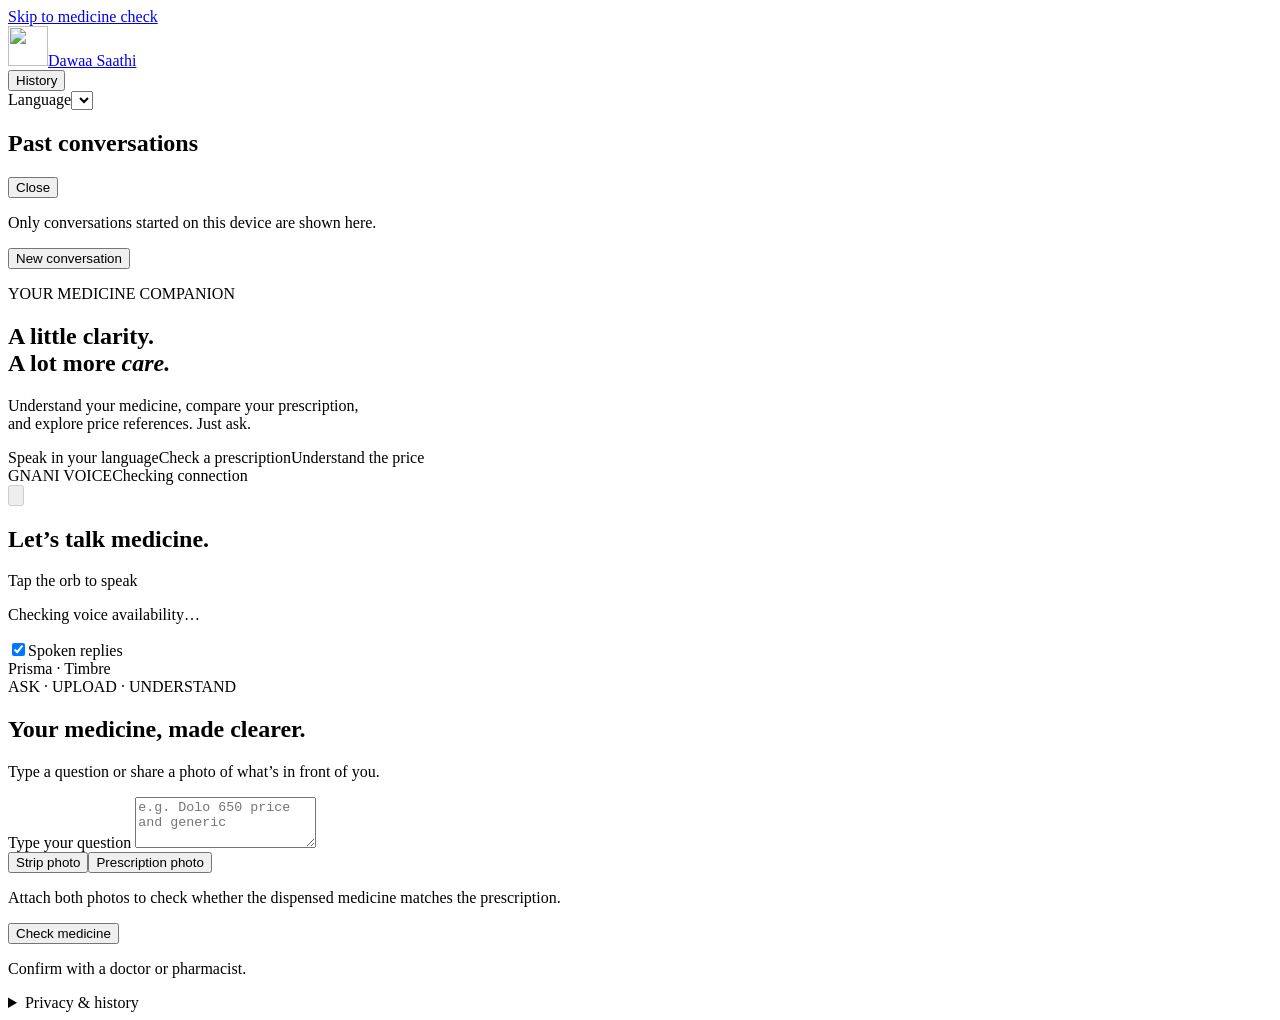
==== commit afb612fc: "feat(localization): enhance multi-language support and interface updates - Updated service worker ve" ====
--- a/web/index.html
+++ b/web/index.html
@@ -15,222 +15,280 @@
     <script type="module" src="/app.js"></script>
   </head>
   <body>
-    <a class="skip-link" href="#q">Skip to medicine check</a>
+    <a class="skip-link" href="#q" data-i18n="skip">Skip to medicine check</a>
     <header class="topbar">
-      <a class="brand" href="/" aria-label="Dawaa Saathi home"
-        ><span class="brand-mark" aria-hidden="true">✚</span
-        ><span>Dawaa Saathi</span></a
+      <a
+        class="brand"
+        href="/"
+        aria-label="Dawaa Saathi home"
+        data-i18n-aria="home"
+        ><span class="brand-mark" aria-hidden="true"
+          ><img src="/icons/icon.svg" alt="" width="40" height="40" /></span
+        ><span data-i18n="app_name">Dawaa Saathi</span></a
       >
-      <nav aria-label="Conversations">
+      <nav aria-label="Conversations" data-i18n-aria="history_title">
         <button type="button" id="btn-history" data-i18n="history">
-          History</button
-        ><button type="button" id="btn-new" data-i18n="new_chat">
-          New conversation
+          History
         </button>
       </nav>
       <label class="language"
         ><span data-i18n="lang_label">Language</span
-        ><select id="lang" aria-label="Language"></select
+        ><select
+          id="lang"
+          aria-label="Language"
+          data-i18n-aria="lang_label"
+        ></select
       ></label>
     </header>
-    <main>
-      <div class="hero-scene" aria-hidden="true">
-        <div class="scene-arch scene-arch--left"></div>
-        <div class="scene-arch scene-arch--right"></div>
-        <div class="scene-horizon"></div>
-        <div class="scene-rings"></div>
-      </div>
-      <section class="intro">
-        <span class="hero-kicker"
-          ><span class="status-dot" aria-hidden="true"></span> YOUR MEDICINE
-          COMPANION</span
-        >
-        <h1>A little clarity.<br />A lot more <em>care.</em></h1>
-        <p>
-          Understand your medicine, compare your prescription,<br
-            class="desktop-break"
-          />
-          and explore price references. Just ask.
+    <div class="app-layout">
+      <aside
+        id="history"
+        aria-labelledby="history-title"
+        class="history-sidebar"
+      >
+        <div class="dialog-heading">
+          <h2 id="history-title" data-i18n="history_title">
+            Past conversations
+          </h2>
+          <button type="button" data-close="history" data-i18n="close">
+            Close
+          </button>
+        </div>
+        <p data-i18n="history_note">
+          Only conversations started on this device are shown here.
         </p>
-        <div class="hero-tags">
-          <span>Speak in your language</span><span>Check a prescription</span
-          ><span>Understand the price</span>
-        </div>
-      </section>
-      <div class="service-notice">
-        <p id="connection" class="notice" role="status" hidden></p>
-        <button type="button" id="retry-connection" hidden>
-          Retry connection
+        <button type="button" id="btn-new" data-i18n="new_chat">
+          New conversation
         </button>
-      </div>
-      <div class="workspace">
-        <section
-          class="voice-panel"
-          id="voice-panel"
-          data-state="idle"
-          aria-labelledby="voice-title"
-        >
-          <div class="voice-topline">
-            <span class="voice-provider">GNANI VOICE</span
-            ><span id="voice-badge" class="voice-badge"
-              >Checking connection</span
+        <ul id="history-list" class="plain-list"></ul>
+      </aside>
+      <main>
+        <div class="hero-scene" aria-hidden="true">
+          <div class="scene-arch scene-arch--left"></div>
+          <div class="scene-arch scene-arch--right"></div>
+          <div class="scene-horizon"></div>
+          <div class="scene-rings"></div>
+        </div>
+        <section class="intro">
+          <span class="hero-kicker"
+            ><span class="status-dot" aria-hidden="true"></span
+            ><span data-i18n="hero_kicker">YOUR MEDICINE COMPANION</span></span
+          >
+          <h1>
+            <span data-i18n="hero_line1">A little clarity.</span><br /><span
+              data-i18n="hero_line2"
+              >A lot more</span
             >
-          </div>
-          <div class="orb-stage">
-            <div class="orb-halo" aria-hidden="true"></div>
-            <button
-              id="mic"
-              type="button"
-              disabled
-              data-state="idle"
-              aria-label="Start speaking"
-              aria-describedby="mic-status"
-            >
-              <span class="voice-orb" aria-hidden="true"></span
-              ><svg
-                class="mic-icon"
-                viewBox="0 0 24 24"
-                fill="none"
-                aria-hidden="true"
-              >
-                <rect
-                  x="9"
-                  y="3"
-                  width="6"
-                  height="12"
-                  rx="3"
-                  stroke="currentColor"
-                  stroke-width="1.6"
-                />
-                <path
-                  d="M5.5 10.5V12a6.5 6.5 0 0 0 13 0v-1.5M12 18.5V22m-3 0h6"
-                  stroke="currentColor"
-                  stroke-width="1.6"
-                  stroke-linecap="round"
-                />
-              </svg>
-            </button>
-          </div>
-          <h2 id="voice-title">Let’s talk medicine.</h2>
-          <p id="mic-label" class="voice-action">Tap the orb to speak</p>
-          <div class="voice-wave" aria-hidden="true">
-            <i></i><i></i><i></i><i></i><i></i><i></i><i></i><i></i><i></i
-            ><i></i><i></i><i></i><i></i><i></i><i></i>
-          </div>
-          <p id="mic-status" class="hint" role="status">
-            Checking voice availability…
+            <em data-i18n="hero_care">care.</em>
+          </h1>
+          <p data-i18n="hero_description">
+            Understand your medicine, compare your prescription,<br
+              class="desktop-break"
+            />
+            and explore price references. Just ask.
           </p>
-          <button id="voice-stop" type="button" hidden>Stop voice</button>
-          <details id="voice-setup" hidden>
-            <summary>Connect Gnani voice</summary>
-            <p>
-              Add <code>GNANI_API_KEY</code> to the server’s
-              <code>.env</code> file and restart the server. Your key stays on
-              the server.
-            </p>
-            <button id="refresh-voice" type="button">Check connection</button>
-          </details>
-          <div class="voice-caption">
-            Prisma listens <span aria-hidden="true">·</span> Timbre speaks
+          <div class="hero-tags">
+            <span data-i18n="tag_voice">Speak in your language</span
+            ><span data-i18n="tag_rx">Check a prescription</span
+            ><span data-i18n="tag_price">Understand the price</span>
           </div>
         </section>
-        <section class="composer panel" aria-label="Medicine question">
-          <div class="composer-heading">
-            <span class="eyebrow">ASK · UPLOAD · UNDERSTAND</span>
-            <h2>Your medicine, made clearer.</h2>
-            <p>Type a question or share a photo of what’s in front of you.</p>
-          </div>
-          <form id="ask">
-            <label for="q" data-i18n="type_label">Type your question</label>
-            <textarea
-              id="q"
-              name="text"
-              rows="3"
-              maxlength="500"
-              placeholder="e.g. Dolo 650 price and generic"
-            ></textarea>
-            <div class="upload-row">
+        <div class="service-notice">
+          <p id="connection" class="notice" role="status" hidden=""></p>
+          <button
+            type="button"
+            id="retry-connection"
+            hidden=""
+            data-i18n="refresh_connection"
+          >
+            Retry connection
+          </button>
+        </div>
+        <div class="workspace">
+          <section
+            class="voice-panel"
+            id="voice-panel"
+            data-state="idle"
+            aria-labelledby="voice-title"
+          >
+            <div class="voice-topline">
+              <span class="voice-provider" data-i18n="gnani_voice"
+                >GNANI VOICE</span
+              ><span id="voice-badge" class="voice-badge"
+                >Checking connection</span
+              >
+            </div>
+            <div class="orb-stage">
+              <div class="orb-halo" aria-hidden="true"></div>
               <button
+                id="mic"
                 type="button"
-                data-act="pick"
-                data-kind="strip"
-                data-i18n="strip_photo"
-              >
-                Strip photo</button
-              ><button
+                disabled=""
+                data-state="idle"
+                aria-label="Start speaking"
+                aria-describedby="mic-status"
+              >
+                <span class="voice-orb" aria-hidden="true"></span
+                ><svg
+                  class="mic-icon"
+                  viewBox="0 0 24 24"
+                  fill="none"
+                  aria-hidden="true"
+                >
+                  <rect
+                    x="9"
+                    y="3"
+                    width="6"
+                    height="12"
+                    rx="3"
+                    stroke="currentColor"
+                    stroke-width="1.6"
+                  ></rect>
+                  <path
+                    d="M5.5 10.5V12a6.5 6.5 0 0 0 13 0v-1.5M12 18.5V22m-3 0h6"
+                    stroke="currentColor"
+                    stroke-width="1.6"
+                    stroke-linecap="round"
+                  ></path>
+                </svg>
+              </button>
+            </div>
+            <h2 id="voice-title">Let’s talk medicine.</h2>
+            <p id="mic-label" class="voice-action">Tap the orb to speak</p>
+            <div class="voice-wave" aria-hidden="true">
+              <i></i><i></i><i></i><i></i><i></i><i></i><i></i><i></i><i></i
+              ><i></i><i></i><i></i><i></i><i></i><i></i>
+            </div>
+            <p id="mic-status" class="hint" role="status">
+              Checking voice availability…
+            </p>
+            <button id="voice-stop" type="button" hidden="">Stop voice</button>
+            <details id="voice-setup" hidden="">
+              <summary data-i18n="connect_voice">Connect Gnani voice</summary>
+              <p data-i18n="voice_setup">
+                Add <code>GNANI_API_KEY</code> to the server’s
+                <code>.env</code> file and restart the server. Your key stays on
+                the server.
+              </p>
+              <button
+                id="refresh-voice"
                 type="button"
-                data-act="pick"
-                data-kind="rx"
-                data-i18n="rx_photo"
-              >
-                Prescription photo
+                data-i18n="refresh_connection"
+              >
+                Check connection
               </button>
-            </div>
-            <p class="hint">
-              Attach both photos to check whether the dispensed medicine matches
-              the prescription.
+            </details>
+            <label class="auto-speak"
+              ><input id="auto-speak" type="checkbox" checked="" /><span
+                data-i18n="spoken_replies"
+                >Spoken replies</span
+              ></label
+            >
+            <div class="voice-caption">
+              Prisma <span data-i18n="voice_listens"></span> · Timbre
+              <span data-i18n="voice_speaks"></span>
+            </div>
+          </section>
+          <section
+            class="composer panel"
+            aria-label="Medicine question"
+            data-i18n-aria="type_label"
+          >
+            <div class="composer-heading">
+              <span class="eyebrow" data-i18n="composer_eyebrow"
+                >ASK · UPLOAD · UNDERSTAND</span
+              >
+              <h2 data-i18n="composer_title">Your medicine, made clearer.</h2>
+              <p data-i18n="composer_hint">
+                Type a question or share a photo of what’s in front of you.
+              </p>
+            </div>
+            <form id="ask">
+              <label for="q" data-i18n="type_label">Type your question</label>
+              <textarea
+                id="q"
+                name="text"
+                rows="3"
+                maxlength="500"
+                placeholder="e.g. Dolo 650 price and generic"
+              ></textarea>
+              <div class="upload-row">
+                <button
+                  type="button"
+                  data-act="pick"
+                  data-kind="strip"
+                  data-i18n="strip_photo"
+                >
+                  Strip photo</button
+                ><button
+                  type="button"
+                  data-act="pick"
+                  data-kind="rx"
+                  data-i18n="rx_photo"
+                >
+                  Prescription photo
+                </button>
+              </div>
+              <p class="hint" data-i18n="comparison_hint">
+                Attach both photos to check whether the dispensed medicine
+                matches the prescription.
+              </p>
+              <input
+                id="in-strip"
+                type="file"
+                accept="image/jpeg,image/png,image/webp,image/heic,image/heif"
+                hidden=""
+              />
+              <input
+                id="in-rx"
+                type="file"
+                accept="image/jpeg,image/png,image/webp,image/heic,image/heif"
+                hidden=""
+              />
+              <div id="thumbs" class="thumbs"></div>
+              <div class="send-row">
+                <button
+                  id="send"
+                  class="btn--primary"
+                  type="submit"
+                  data-i18n="send"
+                >
+                  Check medicine
+                </button>
+              </div>
+            </form>
+          </section>
+        </div>
+        <section
+          class="results"
+          aria-label="Medicine result"
+          aria-busy="false"
+          data-i18n-aria="reply"
+        >
+          <p id="result-status" class="muted" role="status" hidden=""></p>
+          <div id="request-error" role="alert" hidden=""></div>
+          <div id="result" aria-live="polite"></div>
+        </section>
+        <details id="conversation" hidden="">
+          <summary data-i18n="history_title">Conversation</summary>
+          <div id="thread"></div>
+        </details>
+        <footer class="page-footer">
+          <p data-i18n="doctor_footer">Confirm with a doctor or pharmacist.</p>
+          <details class="privacy">
+            <summary data-i18n="privacy">Privacy &amp; history</summary>
+            <p data-i18n="consent_1">
+              Voice and photos are processed for the check and not stored.
             </p>
-            <input
-              id="in-strip"
-              type="file"
-              accept="image/jpeg,image/png,image/webp,image/heic,image/heif"
-              hidden
-            />
-            <input
-              id="in-rx"
-              type="file"
-              accept="image/jpeg,image/png,image/webp,image/heic,image/heif"
-              hidden
-            />
-            <div id="thumbs" class="thumbs"></div>
-            <div class="send-row">
-              <button
-                id="send"
-                class="btn--primary"
-                type="submit"
-                data-i18n="send"
-              >
-                Check medicine
-              </button>
-            </div>
-          </form>
-        </section>
-      </div>
-      <section class="results" aria-label="Medicine result" aria-busy="false">
-        <p id="result-status" class="muted" role="status" hidden></p>
-        <div id="request-error" role="alert" hidden></div>
-        <div id="result" aria-live="polite"></div>
-      </section>
-      <details id="conversation" hidden>
-        <summary data-i18n="history_title">Conversation</summary>
-        <div id="thread"></div>
-      </details>
-      <footer class="page-footer">
-        <p data-i18n="doctor_footer">Confirm with a doctor or pharmacist.</p>
-        <details class="privacy">
-          <summary>Privacy &amp; history</summary>
-          <p data-i18n="consent_1">
-            Voice and photos are processed for the check and not stored.
-          </p>
-          <p data-i18n="consent_5">
-            Conversation text is saved for history. You can delete it from
-            History.
-          </p>
-        </details>
-      </footer>
-    </main>
-    <dialog id="history" aria-labelledby="history-title">
-      <div class="dialog-heading">
-        <h2 id="history-title" data-i18n="history_title">Past conversations</h2>
-        <button type="button" data-close="history" data-i18n="close">
-          Close
-        </button>
-      </div>
-      <p data-i18n="history_note">
-        Only conversations started on this device are shown here.
-      </p>
-      <ul id="history-list" class="plain-list"></ul>
-    </dialog>
-    <div id="toast" class="toast" role="status" hidden></div>
+            <p data-i18n="consent_5">
+              Conversation text is saved for history. You can delete it from
+              History.
+            </p>
+          </details>
+        </footer>
+      </main>
+    </div>
+
+    <div id="toast" class="toast" role="status" hidden=""></div>
   </body>
 </html>
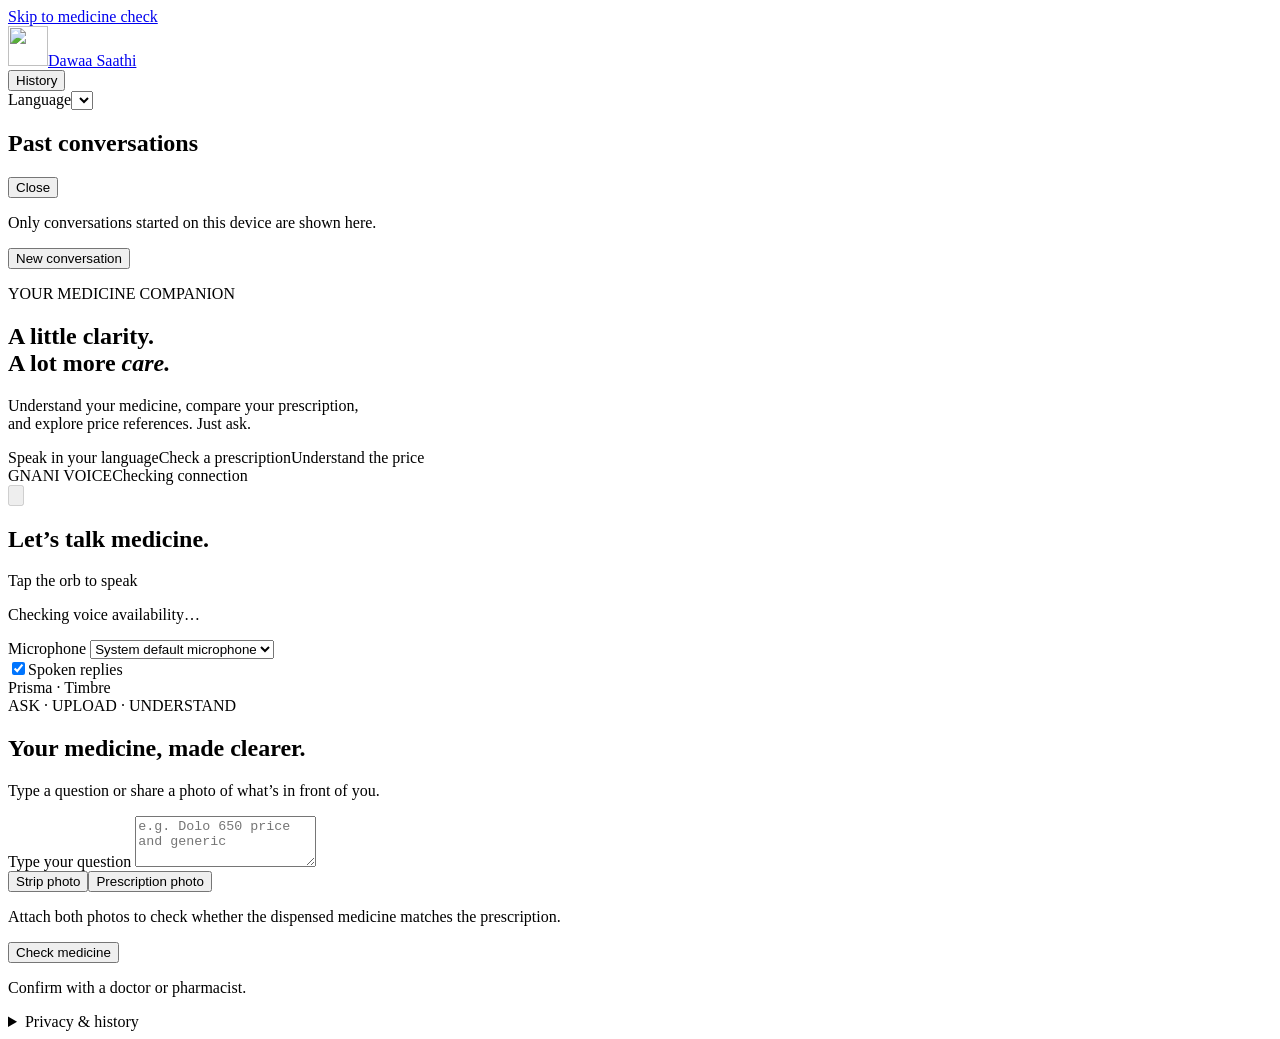
==== commit 26545ce7: "feat(telephony): implement local PBX setup with Docker and Asterisk configuration - Added `local_pbx" ====
--- a/web/index.html
+++ b/web/index.html
@@ -162,6 +162,12 @@
             <p id="mic-status" class="hint" role="status">
               Checking voice availability…
             </p>
+            <div class="mic-settings">
+              <label class="mic-device-label" for="mic-device" data-i18n="microphone">Microphone</label>
+              <select id="mic-device" aria-label="Microphone"><option value="" data-i18n="mic_default">System default microphone</option></select>
+              <meter id="mic-level" min="0" max="1" value="0" aria-label="Microphone input level" hidden></meter>
+            </div>
+            <div id="mic-error" class="mic-error" role="alert" hidden><p id="mic-error-message"></p><code id="mic-error-code"></code><button id="mic-retry" type="button" data-i18n="mic_idle">Try microphone</button></div>
             <button id="voice-stop" type="button" hidden="">Stop voice</button>
             <details id="voice-setup" hidden="">
               <summary data-i18n="connect_voice">Connect Gnani voice</summary>
@@ -188,6 +194,7 @@
               Prisma <span data-i18n="voice_listens"></span> · Timbre
               <span data-i18n="voice_speaks"></span>
             </div>
+            <p id="audio-error" class="mic-error" role="alert" hidden></p>
           </section>
           <section
             class="composer panel"
